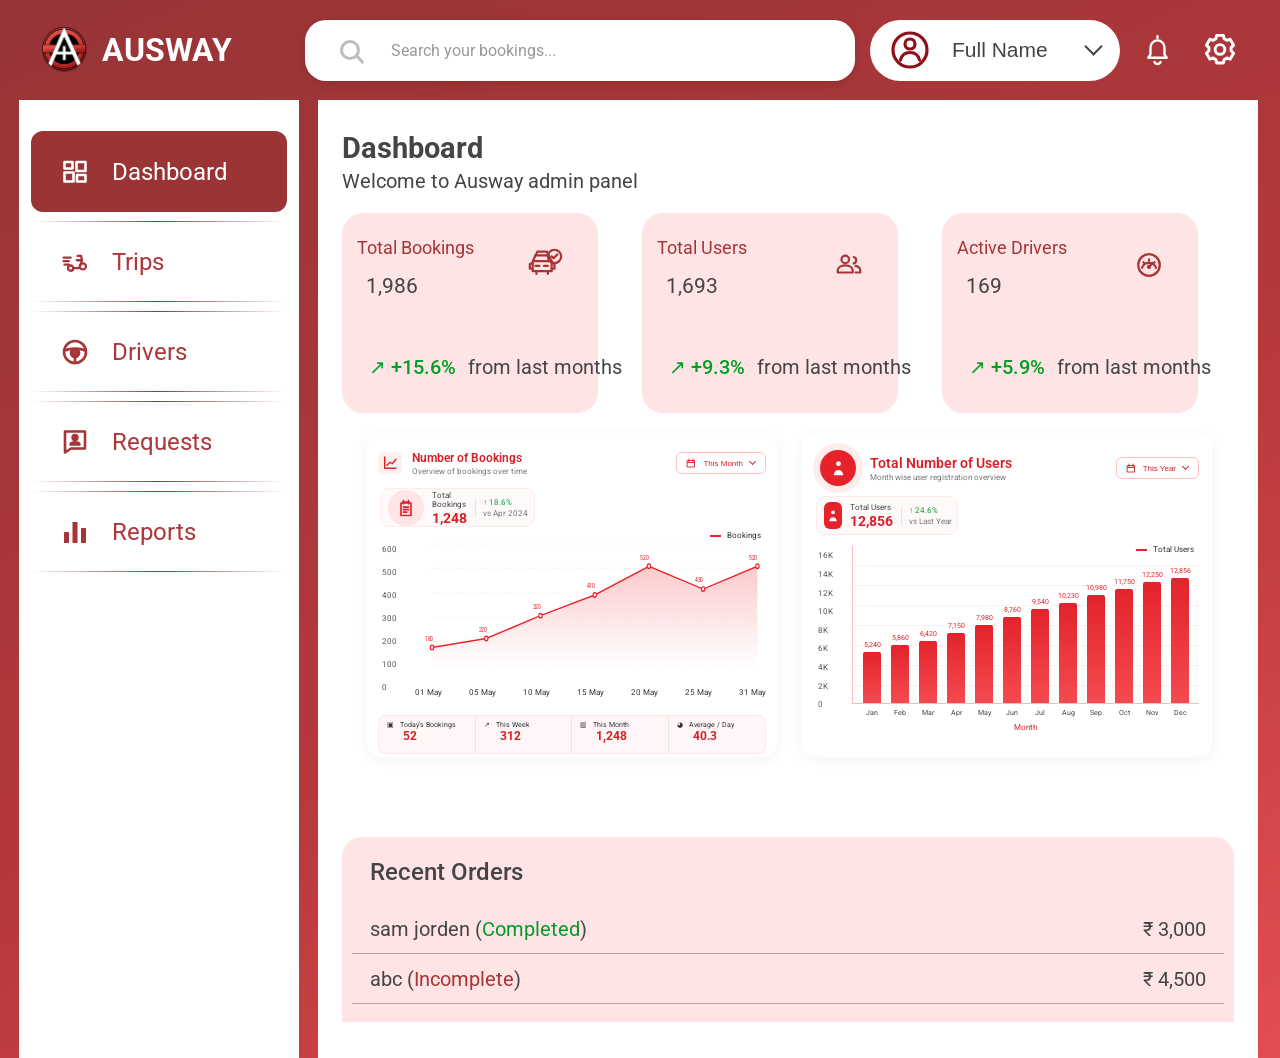
==== dashboard.html @ f1d81977 "Add files via upload" ====
<!DOCTYPE html>
<html lang="en">
<head>
  <meta charset="UTF-8">
  <meta name="viewport" content="width=device-width, initial-scale=1.0">
  <title>Ausway - Dashboard</title>
  <link rel="icon" href="assets/img/logo.png">
  <link rel="preconnect" href="https://fonts.googleapis.com"><link rel="preconnect" href="https://fonts.gstatic.com" crossorigin>
  <link href="https://fonts.googleapis.com/css2?family=Roboto:wght@400;500;700&display=swap" rel="stylesheet">
  <link rel="stylesheet" href="assets/css/common.css">
  <link rel="stylesheet" href="assets/css/dashboard.css">
</head>
<body>
  <header class="topbar">
    <a class="brand" href="dashboard.html" aria-label="Ausway home"><img src="assets/img/logo.png" alt=""> <span>AUSWAY</span></a>
    <label class="search"><span class="search-icon"></span><input type="search" placeholder="Search your bookings..."></label>
    <button class="profile" id="profile-toggle" aria-haspopup="dialog" aria-expanded="false"><svg class="profile-user" viewBox="0 0 40 40" aria-hidden="true"><circle cx="20" cy="20" r="17"/><circle cx="20" cy="14" r="5"/><path d="M10.5 30c1.2-5 4.3-7.5 9.5-7.5s8.3 2.5 9.5 7.5"/></svg><span id="profile-display-name">Full Name</span><span class="chevron"></span></button>
    <button class="top-icon" aria-label="Notifications"><svg viewBox="0 0 32 32" aria-hidden="true"><path d="M25 23H7l2.2-3.1V13a6.8 6.8 0 0 1 13.6 0v6.9zM13 27a3.2 3.2 0 0 0 6 0"/><path d="M16 4V2"/></svg></button>
    <button class="top-icon gear" aria-label="Settings"><svg viewBox="0 0 32 32" aria-hidden="true"><path d="m13 3-.7 3.1a10.5 10.5 0 0 0-2.4 1.4L7 6.4l-3.1 5.3 2.3 2.2a10 10 0 0 0 0 2.8l-2.3 2.2L7 24.2l2.9-1.1a10.5 10.5 0 0 0 2.4 1.4L13 27.5h6l.7-3a10.5 10.5 0 0 0 2.4-1.4l2.9 1.1 3.1-5.3-2.3-2.2a10 10 0 0 0 0-2.8l2.3-2.2-3.1-5.3-2.9 1.1a10.5 10.5 0 0 0-2.4-1.4L19 3z"/><circle cx="16" cy="15.5" r="4.3"/></svg></button>
  </header>
  <div class="layout">
    <aside class="sidebar">
      <nav>
        <a class="nav-item active" href="dashboard.html" aria-current="page"><svg class="nav-icon" viewBox="0 0 28 28" aria-hidden="true"><rect x="3.5" y="4" width="8" height="6.5"/><rect x="15.5" y="4" width="9" height="9"/><rect x="3.5" y="14.5" width="9" height="9"/><rect x="16" y="17" width="8.5" height="6.5"/></svg>Dashboard</a>
        <a class="nav-item" href="trips.html"><svg class="nav-icon trip-icon" viewBox="0 0 32 32" aria-hidden="true"><path d="M3 11h8M3 15h6M4 19h5"/><circle cx="11" cy="23" r="3"/><circle cx="25" cy="21" r="3.5"/><path d="M14 23h7l3-9h-6M19 9h4l1 5"/></svg>Trips</a>
        <a class="nav-item" href="drivers.html"><svg class="nav-icon" viewBox="0 0 28 28" aria-hidden="true"><circle cx="14" cy="14" r="11"/><circle cx="14" cy="15" r="4" fill="currentColor"/><path d="M3.5 12.5c6-2.5 15-2.5 21 0M14 19v6"/></svg>Drivers</a>
        <a class="nav-item" href="#"><svg class="nav-icon request-icon" viewBox="0 0 28 28" aria-hidden="true"><path d="M4 3.5h20v17H10l-6 4z"/><circle cx="14" cy="9.5" r="2.4" fill="currentColor"/><path d="M9.5 16.5c.8-3 8.2-3 9 0z" fill="currentColor"/></svg>Requests</a>
        <a class="nav-item" href="#"><svg class="nav-icon report-icon" viewBox="0 0 28 28" aria-hidden="true"><rect x="3" y="14" width="5" height="11" rx=".6"/><rect x="11.5" y="4" width="5" height="21" rx=".6"/><rect x="20" y="10" width="5" height="15" rx=".6"/></svg>Reports</a>
      </nav>
    </aside>
    <main class="main-panel">
      <section class="welcome"><h1>Dashboard</h1><p>Welcome to Ausway admin panel</p></section>
      <section class="stats" aria-label="Dashboard summary">
        <article class="stat-card" data-href="trips.html" title="Open Trips"><div><span class="stat-label">Total Bookings</span><strong>1,986</strong></div><svg class="stat-icon booking-stat-icon" viewBox="0 0 40 40" aria-hidden="true"><path d="M7 17.5 10 11h14l3 6.5v10H7z"/><path d="M10 11l2-4h10l2 4M8 17h19M10 22h4m5 0h4M7 25H4v-5l3-1m20 6h3v-5l-3-2M11 27.5v3m12-3v3"/><circle cx="30" cy="12" r="7"/><path d="m27 12 2 2 4-4"/></svg><p><b>↗ +15.6%</b><span>from last months</span></p></article>
        <article class="stat-card"><div><span class="stat-label">Total Users</span><strong>1,693</strong></div><svg class="stat-icon users-stat-icon" viewBox="0 0 32 32" aria-hidden="true"><circle cx="12" cy="10" r="4"/><path d="M4 24v-2.2c0-3.2 3.4-5.3 8-5.3s8 2.1 8 5.3V24zM21 7.5a3.5 3.5 0 0 1 0 6.8M23 17c3.2.8 5 2.4 5 4.8V24h-5"/></svg><p><b>↗ +9.3%</b><span>from last months</span></p></article>
        <article class="stat-card" data-href="drivers.html" title="Open Drivers"><div><span class="stat-label">Active Drivers</span><strong>169</strong></div><svg class="stat-icon drivers-stat-icon" viewBox="0 0 32 32" aria-hidden="true"><circle cx="16" cy="16" r="11.5"/><path d="M8.5 19a8 8 0 0 1 15 0M10 13l1.1 1.2M16 10v1.7M22 13l-1.1 1.2M16 18l4.2-4.3"/><circle cx="16" cy="18" r="1.1"/></svg><p><b>↗ +5.9%</b><span>from last months</span></p></article>
      </section>
      <section class="charts">
        <article class="chart-card booking-chart">
          <div class="chart-head"><div class="chart-title"><span class="mini-icon"><svg viewBox="0 0 24 24" aria-hidden="true"><path d="M5 4v15h15M8 15l4-4 3 2 5-6"/></svg></span><div><h2>Number of Bookings</h2><small>Overview of bookings over time</small></div></div><button class="select"><svg class="calendar-select-icon" viewBox="0 0 24 24" aria-hidden="true"><path d="M5 7h14v13H5zM8 4v5m8-5v5M5 11h14"/></svg><span>This Month</span><i class="select-chevron"></i></button></div>
          <div class="chart-highlight"><span class="round-icon"><svg viewBox="0 0 24 24" aria-hidden="true"><path d="M8 5h8M9 3v4m6-4v4M6 6h12v15H6zM9 11h6m-6 3h6m-6 3h4"/></svg></span><div><small>Total Bookings</small><strong>1,248</strong></div><em>↑ 18.6%<small>vs Apr 2024</small></em></div>
          <div class="line-plot">
            <div class="legend"> <i></i> Bookings</div>
            <div class="y-labels"><span>600</span><span>500</span><span>400</span><span>300</span><span>200</span><span>100</span><span>0</span></div>
            <svg viewBox="0 0 620 210" preserveAspectRatio="none" role="img" aria-label="Bookings increased through May">
              <defs><linearGradient id="area" x1="0" x2="0" y1="0" y2="1"><stop offset="0" stop-color="#f4434b" stop-opacity=".28"/><stop offset="1" stop-color="#f4434b" stop-opacity="0"/></linearGradient></defs>
              <g class="gridlines"><path d="M35 15H610M35 48H610M35 81H610M35 114H610M35 147H610M35 180H610"/></g>
              <path class="area" d="M35 155 L130 143 L225 112 L320 84 L415 45 L510 76 L605 45 L605 180 L35 180Z"/>
              <path class="line" d="M35 155 L130 143 L225 112 L320 84 L415 45 L510 76 L605 45"/>
              <g class="dots"><circle cx="35" cy="155" r="3"/><circle cx="130" cy="143" r="3"/><circle cx="225" cy="112" r="3"/><circle cx="320" cy="84" r="3"/><circle cx="415" cy="45" r="3"/><circle cx="510" cy="76" r="3"/><circle cx="605" cy="45" r="3"/></g>
              <g class="point-labels"><text x="30" y="146">180</text><text x="124" y="134">220</text><text x="218" y="103">320</text><text x="313" y="75">410</text><text x="407" y="36">520</text><text x="503" y="67">430</text><text x="597" y="36">520</text></g>
            </svg>
            <div class="x-labels"><span>01 May</span><span>05 May</span><span>10 May</span><span>15 May</span><span>20 May</span><span>25 May</span><span>31 May</span></div>
          </div>
          <div class="chart-footer"><div><small>▣ &nbsp; Today's Bookings</small><b>52</b></div><div><small>↗ &nbsp; This Week</small><b>312</b></div><div><small>▥ &nbsp; This Month</small><b>1,248</b></div><div><small>◕ &nbsp; Average / Day</small><b>40.3</b></div></div>
        </article>
        <article class="chart-card users-chart">
          <div class="chart-head"><div class="chart-title"><span class="user-bubble"><svg viewBox="0 0 24 24" aria-hidden="true"><circle cx="12" cy="7" r="2.5"/><path d="M7 19c.4-3.5 2.1-5.5 5-5.5s4.6 2 5 5.5z"/></svg></span><div><h2>Total Number of Users</h2><small>Month wise user registration overview</small></div></div><button class="select"><svg class="calendar-select-icon" viewBox="0 0 24 24" aria-hidden="true"><path d="M5 7h14v13H5zM8 4v5m8-5v5M5 11h14"/></svg><span>This Year</span><i class="select-chevron"></i></button></div>
          <div class="chart-highlight"><span class="round-icon solid"><svg viewBox="0 0 24 24" aria-hidden="true"><circle cx="12" cy="7" r="2.5"/><path d="M7 19c.4-3.5 2.1-5.5 5-5.5s4.6 2 5 5.5z"/></svg></span><div><small>Total Users</small><strong>12,856</strong></div><em>↑ 24.6%<small>vs Last Year</small></em></div>
          <div class="bar-plot">
            <div class="legend"><i></i> Total Users</div>
            <div class="y-labels"><span>16K</span><span>14K</span><span>12K</span><span>10K</span><span>8K</span><span>6K</span><span>4K</span><span>2K</span><span>0</span></div>
            <div class="bars">
              <div style="--bar-height:33%"><b>5,240</b><i></i><small>Jan</small></div><div style="--bar-height:37%"><b>5,860</b><i></i><small>Feb</small></div><div style="--bar-height:40%"><b>6,420</b><i></i><small>Mar</small></div><div style="--bar-height:45%"><b>7,150</b><i></i><small>Apr</small></div><div style="--bar-height:50%"><b>7,980</b><i></i><small>May</small></div><div style="--bar-height:55%"><b>8,760</b><i></i><small>Jun</small></div><div style="--bar-height:60%"><b>9,540</b><i></i><small>Jul</small></div><div style="--bar-height:64%"><b>10,230</b><i></i><small>Aug</small></div><div style="--bar-height:69%"><b>10,980</b><i></i><small>Sep</small></div><div style="--bar-height:73%"><b>11,750</b><i></i><small>Oct</small></div><div style="--bar-height:77%"><b>12,250</b><i></i><small>Nov</small></div><div style="--bar-height:80%"><b>12,856</b><i></i><small>Dec</small></div>
            </div><div class="axis-title">Month</div>
          </div>
        </article>
      </section>
      <section class="recent"><h2>Recent Orders</h2><div class="order"><span>sam jorden (<b class="complete">Completed</b>)</span><strong>₹ 3,000</strong></div><div class="order"><span>abc (<b class="incomplete">Incomplete</b>)</span><strong>₹ 4,500</strong></div></section>
    </main>
  </div>
  <script src="assets/js/common.js"></script>
</body>
</html>
---- assets/css/common.css ----
/* Shared by every page: background, header, sidebar, profile panel, tables, modals */
:root{--red:#a33335;--red-dark:#8f2427;--pink:#ffe4e5;--line:#f6d9da;--ink:#454545;--muted:#888}
*{box-sizing:border-box}
body{margin:0;background:linear-gradient(155deg,#963437 0%,#b5383b 55%,#e34d51 100%);font-family:Roboto,Arial,sans-serif;color:var(--ink);min-height:100vh}
.topbar{height:100px;display:flex;align-items:center;padding:0 38px;gap:15px;color:white}
.brand{font-size:32px;font-weight:700;margin-right:auto;white-space:nowrap}
.search{width:min(43vw,600px);height:61px;background:#fff;border-radius:21px;display:flex;align-items:center;padding:0 35px;gap:29px;box-shadow:0 3px 8px #5c171733}
.search input{border:0;outline:0;font:16px Roboto,Arial;color:#555;width:100%;background:transparent}
.search input::placeholder{color:#999}
.search-icon{width:20px;height:20px;border:3px solid #bdbdbd;border-radius:50%;position:relative;flex:none}
.search-icon:after{content:"";position:absolute;width:10px;height:3px;background:#bdbdbd;right:-8px;bottom:-4px;transform:rotate(48deg);border-radius:2px}
.profile{border:0;background:#fff;color:#444;height:61px;border-radius:32px;display:flex;align-items:center;gap:22px;padding:0 20px;font-size:21px;min-width:250px}
.user-icon{width:39px;height:39px;border:4px solid var(--red-dark);border-radius:50%;color:var(--red-dark);font-size:11px;position:relative;display:grid;place-items:center}
.user-icon:before{content:"";position:absolute;width:8px;height:8px;border:2px solid var(--red-dark);border-radius:50%;top:4px}
.user-icon:after{content:"";position:absolute;bottom:3px;width:18px;height:9px;border:2px solid var(--red-dark);border-radius:12px 12px 8px 8px}
.chevron{width:13px;height:13px;border-right:2px solid;border-bottom:2px solid;transform:rotate(45deg);margin-left:auto;margin-top:-7px}
.top-icon{border:0;color:#fff;background:none;width:45px;height:52px;display:grid;place-items:center;font-size:35px;padding:0;flex:none}
.top-icon svg{width:33px;fill:none;stroke:white;stroke-width:2;stroke-linecap:round;stroke-linejoin:round}
.gear{font-size:39px;margin-left:2px}
.layout{display:grid;grid-template-columns:280px minmax(0,1fr);gap:19px;padding:0 22px 0 19px}
.sidebar,.main-panel{background:#fff;min-height:calc(100vh - 100px)}
.sidebar{padding:31px 12px;border-radius:0 0 0 0}
.sidebar nav{display:flex;flex-direction:column;gap:9px}
.nav-item{height:81px;position:relative;display:flex;align-items:center;gap:23px;padding:0 30px;color:#ad3739;text-decoration:none;border:0;border-radius:0;font-size:24px;background:transparent;box-shadow:none}
.nav-item:before,.nav-item:after{content:"";position:absolute;left:0;right:0;height:1px;pointer-events:none;background:linear-gradient(90deg,rgba(153,53,53,0) 0%,rgba(153,53,53,.24) 12%,#993535 50%,rgba(153,53,53,.24) 88%,rgba(153,53,53,0) 100%)}
.nav-item:before{top:0}
.nav-item:after{bottom:0}
.nav-item:hover,.nav-item.active{background:linear-gradient(90deg,transparent 0%,#fffafa 8%,#fffafa 92%,transparent 100%)}
.nav-icon{width:28px;height:28px;flex:0 0 28px;fill:none;stroke:#a73537;stroke-width:2.2;stroke-linecap:round;stroke-linejoin:round;display:block}
.nav-icon.trip-icon{width:32px;flex-basis:32px;margin-left:-2px;margin-right:-2px}
.nav-icon.request-icon{stroke-width:2.1}
.nav-icon.report-icon{stroke:none;fill:#a73537}
.grid-icon{font-size:31px}
.steering{font-size:33px}
.bars-icon{font-size:26px}
.main-panel{padding:32px 24px 36px;border-radius:0;overflow:hidden}
.welcome h1{font-size:29px;line-height:1.15;margin:0 0 4px;font-weight:700}
.welcome p{font-size:20px;margin:0}
@media(max-width:1150px){.layout{grid-template-columns:230px minmax(0,1fr)}.nav-item{font-size:21px;padding:0 20px}.topbar{padding:0 24px}.profile{min-width:205px;gap:15px}}
@media(max-width:850px){.topbar{height:auto;min-height:92px;flex-wrap:wrap;padding:15px 18px;gap:12px}.brand{font-size:25px}.search{order:5;width:100%;height:52px}.profile{margin-left:auto;min-width:170px;height:52px;font-size:17px}.top-icon{width:35px}.layout{display:block;padding:0 12px}.sidebar{min-height:0;padding:10px;border-radius:12px 12px 0 0}.sidebar nav{flex-direction:row;overflow:auto;gap:5px}.nav-item{height:55px;min-width:max-content;padding:0 15px;font-size:16px;gap:8px;border:0}.nav-icon{width:24px;height:24px;flex-basis:24px}.nav-icon.trip-icon{width:26px;flex-basis:26px}.main-panel{min-height:calc(100vh - 170px);padding:24px 17px;border-radius:0 0 12px 12px}.welcome h1{font-size:26px}}
@media(max-width:520px){.topbar{padding:13px}.brand{font-size:22px}.profile{min-width:0;padding:0 12px;gap:10px;font-size:15px}.user-icon{width:32px;height:32px}.top-icon{width:28px}.gear{font-size:30px}.layout{padding:0 8px}.main-panel{padding:20px 12px}.welcome p{font-size:17px}}
.profile-user{width:40px;height:40px;flex:0 0 40px;fill:none;stroke:#8f1117;stroke-width:3.2;stroke-linecap:round;stroke-linejoin:round}
.top-icon svg{fill:none;stroke:white;stroke-width:2.25;stroke-linecap:round;stroke-linejoin:round}
.top-icon.gear svg{width:36px;height:36px;stroke-width:2.6}
.profile-backdrop{position:fixed;inset:0;background:#321c1c22;z-index:20}
.profile-backdrop[hidden],.profile-editor[hidden]{display:none}
.profile-editor{position:fixed;z-index:21;top:18px;right:18px;width:278px;max-height:calc(100vh - 36px);overflow:auto;background:#ffe4e5;border:1px solid #e6d2d2;border-radius:2px;padding:21px 11px 15px;box-shadow:0 2px 5px #0003;color:#454545}
.profile-editor h2{margin:0 0 10px;text-align:center;font-size:23px;letter-spacing:4px;font-weight:500;color:#a34849}
.photo-button{display:block;width:82px;height:82px;margin:0 auto 6px;background:none;border:0;padding:0;cursor:pointer}
.photo-button svg{width:82px;height:82px;fill:none;stroke:#900d12;stroke-width:5;stroke-linecap:round;stroke-linejoin:round}
.photo-label{display:block;text-align:center;color:#8f171b;font-size:11px;margin:4px 0 17px;cursor:pointer}
.profile-fields{background:#fff;border-radius:10px;padding:10px 11px 12px;box-shadow:0 2px 3px #0004}
.profile-fields label{display:block;font-size:12px;margin:0 0 7px;color:#454545}
.profile-fields label:last-child{margin-bottom:0}
.profile-fields input,.profile-fields select{display:block;width:100%;height:28px;border:0;border-radius:9px;background:#ffe4e5;padding:0 10px;margin-top:3px;color:#555;font:11px Roboto,Arial,sans-serif;outline:none}
.profile-fields input:focus,.profile-fields select:focus{box-shadow:0 0 0 2px #b64a4d55}
.profile-fields input::placeholder{color:#666}
.save-profile{display:block;width:100%;height:32px;border:0;border-radius:8px;margin-top:23px;background:#973537;color:#fff;font:600 14px Roboto,Arial,sans-serif;cursor:pointer}
.save-profile:hover{background:#85292c}
@media(max-width:420px){.profile-editor{top:8px;right:8px;width:min(278px,calc(100vw - 16px));max-height:calc(100vh - 16px)}}
.brand{display:flex;align-items:center;gap:12px}
.brand img{display:block;width:52px;height:52px;object-fit:contain;flex:none}
@media(max-width:850px){.brand img{width:42px;height:42px}}
@media(max-width:520px){.brand img{width:36px;height:36px}}
.nav-icon,.nav-icon.request-icon{stroke-width:2.6}
.nav-item.active{background:#9b3434;color:#fff;border-radius:12px}
.nav-item.active:before,.nav-item.active:after{display:none}
.nav-item.active .nav-icon{stroke:#fff}
.nav-item.active .nav-icon.report-icon{stroke:none;fill:#fff}
a.brand{color:inherit;text-decoration:none}
[data-href]{cursor:pointer}
.welcome .crumb{color:var(--red)}.crumb a{color:var(--red);text-decoration:none}.crumb a:hover{text-decoration:underline}.crumb b{font-weight:400;color:var(--ink)}
.filters{margin:28px 0 24px;background:var(--pink);border-radius:21px;padding:15px 24px;display:flex;flex-wrap:wrap;gap:20px;align-items:center}
.filters .search{flex:1;min-width:240px;width:auto;height:50px;border-radius:14px;padding:0 24px;gap:20px;box-shadow:0 2px 4px #0003}
.filters select{height:50px;min-width:180px;border:0;border-radius:14px;background:#fff;color:#444;font:20px Roboto,Arial,sans-serif;padding:0 18px;cursor:pointer;outline:0}
.table-card{background:var(--pink);border-radius:21px;padding:8px 25px 20px;overflow-x:auto}
table{width:100%;min-width:720px;border-collapse:collapse}
th{text-align:left;font-weight:500;font-size:20px;padding:18px 12px;border-bottom:1px solid #b9a4a4}
td{height:68px;padding:0 12px;border-bottom:1px solid #b9a4a4;font-size:17px;white-space:nowrap}
tr:last-child td{border-bottom:0}
th.c{text-align:center}td.empty{text-align:center;color:var(--muted)}
.who{display:flex;align-items:center;gap:10px}
.uic{width:30px;height:30px;flex:none;fill:none;stroke:#8f1117;stroke-width:3.2;stroke-linecap:round;stroke-linejoin:round}
.act{display:flex;align-items:center;justify-content:center;gap:22px}
.icon-btn{border:0;background:none;padding:4px;cursor:pointer;display:grid;place-items:center;color:#222}
.icon-btn svg{width:23px;height:23px;fill:none;stroke:currentColor;stroke-width:2.2;stroke-linecap:round;stroke-linejoin:round}
.s-requested{color:#1565ff}.s-assigned{color:#9a1cff}.s-arrived{color:#ff4d00}.s-enroute{color:#c9a200}
.s-reached{color:#0fa80f}.s-completed,.s-active{color:#009b29}.s-inactive{color:#c0281c}
.pager{display:flex;justify-content:flex-end;align-items:center;gap:14px;margin:28px 20px 0 0;font-size:22px}
.pager button{border:0;background:none;font:inherit;color:var(--ink);cursor:pointer;padding:2px 4px}
.pager .on{color:var(--red);font-weight:700}
.menu{position:absolute;display:none;background:#fff;border-radius:12px;box-shadow:0 6px 20px #0004;padding:6px;z-index:40;min-width:170px}
.menu button{display:block;width:100%;text-align:left;border:0;background:none;padding:10px 14px;font:16px Roboto,Arial,sans-serif;color:#333;border-radius:8px;cursor:pointer}
.menu button:hover{background:var(--pink)}.menu .del{color:#c0281c}
.modal-backdrop{position:fixed;inset:0;background:#321c1c55;z-index:30;display:none;padding:16px;overflow:auto}
.modal-backdrop.on{display:block}
.modal{max-width:481px;margin:40px auto;background:#fff;padding:20px;border-radius:4px;box-shadow:0 4px 8px #0006}
.modal-inner{background:var(--pink);border-radius:12px;padding:18px 14px;position:relative}
.modal h2{font-size:20px;font-weight:500;margin:0 0 14px 2px}
.close{position:absolute;top:8px;right:12px;border:0;background:none;color:#c0272d;font-size:30px;line-height:1;cursor:pointer}
.info{display:grid;grid-template-columns:1fr 1fr;gap:14px;font-size:16px;margin:0 0 18px}
.info .wide{grid-column:1/-1}.info dt{margin-bottom:4px}
:where(.info dd){margin:0;color:var(--red)}
.docs-title{font-size:16px;margin:0 0 12px}
.doc{background:#fff;border-radius:10px;height:60px;margin-bottom:14px;display:flex;align-items:center;gap:16px;padding:0 22px}
.doc:last-child{margin-bottom:0}
.doc .label{flex:1;display:flex;align-items:center;gap:14px;font-size:17px}
.doc svg{width:24px;height:24px;fill:none;stroke:#a73537;stroke-width:2;stroke-linecap:round;stroke-linejoin:round}
.doc .ok{color:#009b29;font-size:14px}.doc a{color:#333;text-decoration:none}.doc a:hover{text-decoration:underline}
@media(max-width:850px){.filters{padding:12px}.filters select{flex:1;min-width:140px;font-size:16px}.table-card{padding:8px 12px 16px}}
---- assets/css/dashboard.css ----
/* Dashboard-only: stat cards, charts, recent orders */
.stats{display:grid;grid-template-columns:repeat(3,minmax(0,1fr));gap:44px;margin:20px 36px 20px 0}
.stat-card{height:200px;background:var(--pink);border-radius:21px;padding:24px 15px;position:relative;display:flex;flex-direction:column}
.stat-card .stat-label{display:block;color:#a73537;font-size:18px;margin-bottom:16px}
.stat-card strong{font-weight:400;font-size:21px;margin-left:9px}
.stat-icon{position:absolute;right:40px;top:39px;font-size:29px;color:#a73537;font-weight:700}
.stat-icon.people{font-size:34px;top:44px}
.stat-card p{margin:auto 0 10px 12px;display:flex;align-items:center;gap:12px;white-space:nowrap;font-size:20px}
.stat-card p b{color:#00a025;font-weight:500}
.charts{display:grid;grid-template-columns:1fr 1fr;gap:25px;margin:0 22px 0 25px}
.chart-card{height:324px;border-radius:13px;background:#fff;box-shadow:0 2px 14px #0000000d;padding:14px 11px 9px;min-width:0}
.chart-head{height:32px;display:flex;align-items:center;justify-content:space-between}
.chart-title{display:flex;align-items:center;gap:10px;min-width:0}
.chart-title h2{font-size:12px;color:#d62028;margin:0 0 2px;font-weight:600;white-space:nowrap}
.chart-title small{font-size:8px;color:#777;display:block}
.mini-icon{width:24px;height:22px;background:#fff0f0;color:#df272f;border-radius:5px;display:grid;place-items:center;font-size:18px}
.select{height:22px;background:#fff;border:1px solid #ffbfc1;border-radius:6px;color:#d72028;font-size:8px;padding:0 8px;white-space:nowrap}
.chart-highlight{height:39px;width:155px;background:#fffafa;border:1px solid #ffebeb;border-radius:9px;display:flex;align-items:center;gap:8px;margin:9px 0 0 2px;padding:4px 7px}
.round-icon{height:27px;width:27px;border-radius:50%;background:#ffe5e5;color:#dd242d;display:grid;place-items:center;font-size:15px}
.chart-highlight div{display:flex;flex-direction:column;gap:2px}
.chart-highlight small{font-size:8px}
.chart-highlight strong{color:#d82028;font-size:14px;line-height:14px}
.chart-highlight em{border-left:1px solid #f5dede;padding-left:7px;color:#12a039;font-style:normal;font-size:8px;white-space:nowrap}
.chart-highlight em small{display:block;color:#777;margin-top:2px}
.line-plot,.bar-plot{height:182px;position:relative;margin:6px 0 0 4px;padding:0 0 20px 30px}
.line-plot svg{display:block;width:100%;height:155px;overflow:visible}
.gridlines path{stroke:#f4dede;stroke-width:1;stroke-dasharray:2 4}
.area{fill:url(#area)}
.line{fill:none;stroke:#ed232b;stroke-width:2}
.dots circle{fill:#fff;stroke:#ed232b;stroke-width:2}
.point-labels text{font-size:9px;fill:#e32129;text-anchor:middle;font-family:Roboto,Arial}
.y-labels{position:absolute;left:0;top:12px;height:147px;display:flex;flex-direction:column;justify-content:space-between;font-size:8px;color:#555}
.legend{position:absolute;right:5px;top:-2px;font-size:8px;color:#333;z-index:1}
.legend i{display:inline-block;width:11px;height:2px;background:#ed232b;vertical-align:middle;margin-right:4px}
.x-labels{display:flex;justify-content:space-between;margin:0 0 0 3px;font-size:8px;color:#333}
.chart-footer{height:39px;background:#fff7f7;border:1px solid #ffe5e5;border-radius:8px;display:grid;grid-template-columns:repeat(4,1fr);margin:0 0 0 0}
.chart-footer div{padding:5px 8px;display:flex;flex-direction:column;border-right:1px solid #f3e1e1}
.chart-footer div:last-child{border:0}
.chart-footer small{font-size:7px;color:#333;white-space:nowrap}
.chart-footer b{font-size:12px;color:#d91e26;margin-left:16px}
.users-chart{padding-left:12px;padding-right:13px}
.users-chart .chart-head{height:42px}
.user-bubble{height:36px;width:36px;border-radius:50%;display:grid;place-items:center;background:#e6212a;color:#fff;box-shadow:0 0 0 7px #ffeded;font-size:19px;margin:0 4px 0 6px}
.users-chart .chart-title h2{font-size:14px}
.users-chart .chart-title small{font-size:8px}
.users-chart .chart-highlight{margin-top:7px;width:142px}
.round-icon.solid{background:#e5222b;border-radius:6px;color:#fff}
.bar-plot{height:210px;margin-top:11px;padding-left:34px;padding-bottom:22px}
.bar-plot .y-labels{top:5px;height:158px}
.bar-plot .legend{top:-1px}
.bars{height:158px;border-left:1px solid #ffbabc;border-bottom:1px solid #ffbabc;display:flex;align-items:flex-end;justify-content:space-around;padding:0 5px;position:relative;background:repeating-linear-gradient(to bottom,transparent 0,transparent 19px,#f7e1e1 20px)}
.bars>div{height:100%;flex:1;display:flex;flex-direction:column;align-items:center;justify-content:flex-end;position:relative;min-width:0}
.bars i{display:block;width:min(62%,19px);background:linear-gradient(180deg,#e3232b,#f54a50);border-radius:2px 2px 0 0;z-index:1}
.bars b{font-size:7px;color:#e32129;font-weight:400;position:absolute;bottom:calc(var(--bar-height,0) + 4px);transform:translateY(-100%);white-space:nowrap}
.bars>div:nth-child(1) b{bottom:38%}
.bars>div:nth-child(2) b{bottom:42%}
.bars>div:nth-child(3) b{bottom:46%}
.bars>div:nth-child(4) b{bottom:51%}
.bars>div:nth-child(5) b{bottom:57%}
.bars>div:nth-child(6) b{bottom:62%}
.bars>div:nth-child(7) b{bottom:68%}
.bars>div:nth-child(8) b{bottom:73%}
.bars>div:nth-child(9) b{bottom:78%}
.bars>div:nth-child(10) b{bottom:83%}
.bars>div:nth-child(11) b{bottom:87%}
.bars>div:nth-child(12) b{bottom:91%}
.bars small{font-size:7px;position:absolute;bottom:-14px}
.axis-title{text-align:center;color:#e32129;font-size:8px;padding-top:19px}
.recent{margin:80px 0 0;width:100%;background:var(--pink);border-radius:20px 20px 0 0;padding:21px 10px 18px}
.recent h2{font-size:24px;font-weight:500;margin:0 18px 18px}
.order{height:50px;border-bottom:1px solid #b9a4a4;display:flex;justify-content:space-between;align-items:center;padding:0 18px;font-size:20px}
.order strong{font-weight:400;white-space:nowrap}
.order b{font-weight:400}
.complete{color:#009b29}
.incomplete{color:#a73537}
@media(max-width:1150px){.stats{gap:18px;margin-right:0}.stat-card p{font-size:16px;gap:8px}.charts{margin-left:0;margin-right:0;gap:14px}.chart-card{padding-left:8px;padding-right:8px}.recent{margin-top:45px}}
@media(max-width:850px){.stats{grid-template-columns:repeat(3,minmax(170px,1fr));overflow:auto;padding-bottom:4px}.stat-card{height:165px}.stat-icon{right:20px}.charts{grid-template-columns:1fr}.chart-card{height:325px}.recent{width:100%;margin-top:35px}}
@media(max-width:520px){.stats{grid-template-columns:1fr;overflow:visible;margin-top:18px}.stat-card{height:130px}.stat-card p{margin-top:15px}.charts{gap:15px}.chart-card{padding:11px 8px;height:305px}.chart-title h2{font-size:11px}.chart-title small{font-size:7px}.select{font-size:7px;padding:0 5px}.line-plot{height:165px}.line-plot svg{height:137px}.line-plot .y-labels{height:130px}.chart-footer{height:36px}.chart-footer div{padding:4px 3px}.chart-footer small{font-size:6px}.chart-footer b{margin-left:8px}.users-chart{height:312px}.bar-plot{height:195px}.bars{height:145px}.bar-plot .y-labels{height:145px}.bars b{font-size:6px}.recent h2{font-size:21px}.order{font-size:16px;height:45px;padding:0 9px}}
.stat-icon.booking-stat-icon{width:38px;height:38px;right:34px;top:32px;fill:none;stroke:#a73537;stroke-width:2.35;stroke-linecap:round;stroke-linejoin:round}
.stat-icon.users-stat-icon,.stat-icon.drivers-stat-icon{width:30px;height:30px;right:34px;top:37px;fill:none;stroke:#a73537;stroke-width:2.35;stroke-linecap:round;stroke-linejoin:round}
.booking-chart .mini-icon svg{width:18px;height:18px;fill:none;stroke:#df272f;stroke-width:2;stroke-linecap:round;stroke-linejoin:round}
.booking-chart .chart-highlight .round-icon{width:36px;height:36px;flex:0 0 36px}
.booking-chart .chart-highlight .round-icon svg{width:20px;height:20px;fill:none;stroke:#dd242d;stroke-width:2;stroke-linecap:round;stroke-linejoin:round}
.users-chart .user-bubble svg{width:23px;height:23px;fill:currentColor;stroke:none}
.users-chart .round-icon.solid svg{width:18px;height:18px;fill:currentColor;stroke:none}
.select{display:inline-flex;align-items:center;gap:6px}
.calendar-select-icon{width:12px;height:12px;fill:none;stroke:currentColor;stroke-width:1.8;stroke-linecap:round;stroke-linejoin:round;flex:none}
.select-chevron{width:5px;height:5px;border-right:1px solid currentColor;border-bottom:1px solid currentColor;transform:rotate(45deg);margin:-3px 2px 0 1px;flex:none}
.bars>div>i{height:var(--bar-height)!important}
.bars>div>b{bottom:calc(var(--bar-height) + 3px)!important;transform:none!important}
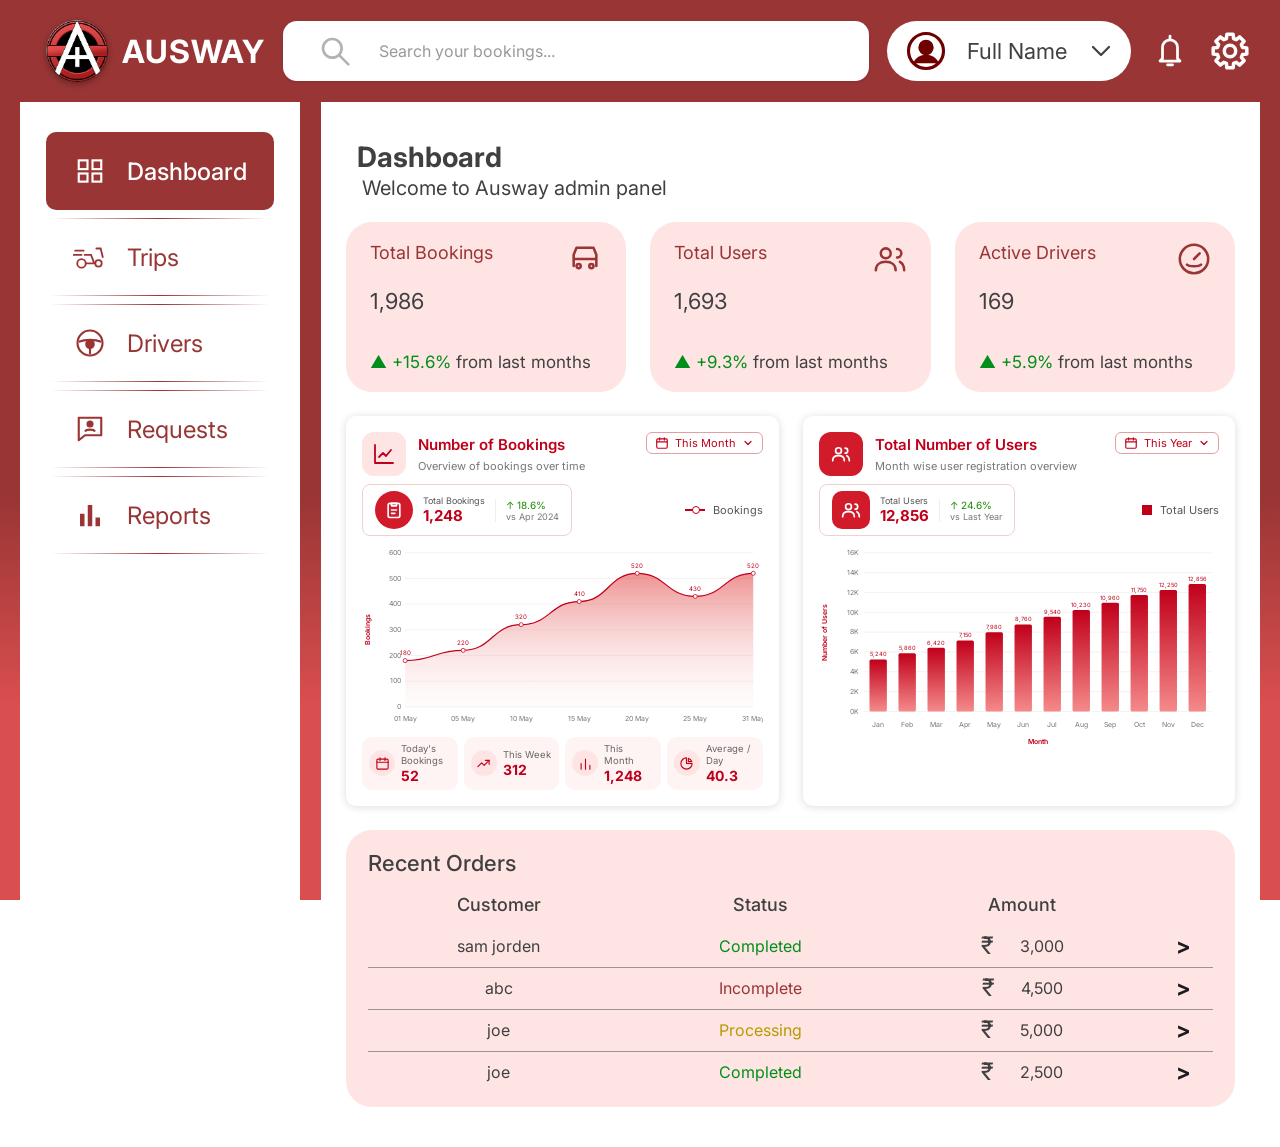
==== commit 8846a0d7: "final" ====
--- a/dashboard.html
+++ b/dashboard.html
@@ -1,74 +1,205 @@
 <!DOCTYPE html>
 <html lang="en">
 <head>
-  <meta charset="UTF-8">
-  <meta name="viewport" content="width=device-width, initial-scale=1.0">
-  <title>Ausway - Dashboard</title>
-  <link rel="icon" href="assets/img/logo.png">
-  <link rel="preconnect" href="https://fonts.googleapis.com"><link rel="preconnect" href="https://fonts.gstatic.com" crossorigin>
-  <link href="https://fonts.googleapis.com/css2?family=Roboto:wght@400;500;700&display=swap" rel="stylesheet">
-  <link rel="stylesheet" href="assets/css/common.css">
-  <link rel="stylesheet" href="assets/css/dashboard.css">
+<meta charset="UTF-8">
+<meta name="viewport" content="width=device-width, initial-scale=1">
+<title>Ausway - Driver Management</title>
+<link href="https://fonts.googleapis.com/css2?family=Inter:wght@400;500;600;700&family=Roboto:wght@400;500;700&display=swap" rel="stylesheet">
+<link rel="stylesheet" href="css/dashboard.css">
 </head>
 <body>
-  <header class="topbar">
-    <a class="brand" href="dashboard.html" aria-label="Ausway home"><img src="assets/img/logo.png" alt=""> <span>AUSWAY</span></a>
-    <label class="search"><span class="search-icon"></span><input type="search" placeholder="Search your bookings..."></label>
-    <button class="profile" id="profile-toggle" aria-haspopup="dialog" aria-expanded="false"><svg class="profile-user" viewBox="0 0 40 40" aria-hidden="true"><circle cx="20" cy="20" r="17"/><circle cx="20" cy="14" r="5"/><path d="M10.5 30c1.2-5 4.3-7.5 9.5-7.5s8.3 2.5 9.5 7.5"/></svg><span id="profile-display-name">Full Name</span><span class="chevron"></span></button>
-    <button class="top-icon" aria-label="Notifications"><svg viewBox="0 0 32 32" aria-hidden="true"><path d="M25 23H7l2.2-3.1V13a6.8 6.8 0 0 1 13.6 0v6.9zM13 27a3.2 3.2 0 0 0 6 0"/><path d="M16 4V2"/></svg></button>
-    <button class="top-icon gear" aria-label="Settings"><svg viewBox="0 0 32 32" aria-hidden="true"><path d="m13 3-.7 3.1a10.5 10.5 0 0 0-2.4 1.4L7 6.4l-3.1 5.3 2.3 2.2a10 10 0 0 0 0 2.8l-2.3 2.2L7 24.2l2.9-1.1a10.5 10.5 0 0 0 2.4 1.4L13 27.5h6l.7-3a10.5 10.5 0 0 0 2.4-1.4l2.9 1.1 3.1-5.3-2.3-2.2a10 10 0 0 0 0-2.8l2.3-2.2-3.1-5.3-2.9 1.1a10.5 10.5 0 0 0-2.4-1.4L19 3z"/><circle cx="16" cy="15.5" r="4.3"/></svg></button>
-  </header>
-  <div class="layout">
-    <aside class="sidebar">
-      <nav>
-        <a class="nav-item active" href="dashboard.html" aria-current="page"><svg class="nav-icon" viewBox="0 0 28 28" aria-hidden="true"><rect x="3.5" y="4" width="8" height="6.5"/><rect x="15.5" y="4" width="9" height="9"/><rect x="3.5" y="14.5" width="9" height="9"/><rect x="16" y="17" width="8.5" height="6.5"/></svg>Dashboard</a>
-        <a class="nav-item" href="trips.html"><svg class="nav-icon trip-icon" viewBox="0 0 32 32" aria-hidden="true"><path d="M3 11h8M3 15h6M4 19h5"/><circle cx="11" cy="23" r="3"/><circle cx="25" cy="21" r="3.5"/><path d="M14 23h7l3-9h-6M19 9h4l1 5"/></svg>Trips</a>
-        <a class="nav-item" href="drivers.html"><svg class="nav-icon" viewBox="0 0 28 28" aria-hidden="true"><circle cx="14" cy="14" r="11"/><circle cx="14" cy="15" r="4" fill="currentColor"/><path d="M3.5 12.5c6-2.5 15-2.5 21 0M14 19v6"/></svg>Drivers</a>
-        <a class="nav-item" href="#"><svg class="nav-icon request-icon" viewBox="0 0 28 28" aria-hidden="true"><path d="M4 3.5h20v17H10l-6 4z"/><circle cx="14" cy="9.5" r="2.4" fill="currentColor"/><path d="M9.5 16.5c.8-3 8.2-3 9 0z" fill="currentColor"/></svg>Requests</a>
-        <a class="nav-item" href="#"><svg class="nav-icon report-icon" viewBox="0 0 28 28" aria-hidden="true"><rect x="3" y="14" width="5" height="11" rx=".6"/><rect x="11.5" y="4" width="5" height="21" rx=".6"/><rect x="20" y="10" width="5" height="15" rx=".6"/></svg>Reports</a>
-      </nav>
-    </aside>
-    <main class="main-panel">
-      <section class="welcome"><h1>Dashboard</h1><p>Welcome to Ausway admin panel</p></section>
-      <section class="stats" aria-label="Dashboard summary">
-        <article class="stat-card" data-href="trips.html" title="Open Trips"><div><span class="stat-label">Total Bookings</span><strong>1,986</strong></div><svg class="stat-icon booking-stat-icon" viewBox="0 0 40 40" aria-hidden="true"><path d="M7 17.5 10 11h14l3 6.5v10H7z"/><path d="M10 11l2-4h10l2 4M8 17h19M10 22h4m5 0h4M7 25H4v-5l3-1m20 6h3v-5l-3-2M11 27.5v3m12-3v3"/><circle cx="30" cy="12" r="7"/><path d="m27 12 2 2 4-4"/></svg><p><b>↗ +15.6%</b><span>from last months</span></p></article>
-        <article class="stat-card"><div><span class="stat-label">Total Users</span><strong>1,693</strong></div><svg class="stat-icon users-stat-icon" viewBox="0 0 32 32" aria-hidden="true"><circle cx="12" cy="10" r="4"/><path d="M4 24v-2.2c0-3.2 3.4-5.3 8-5.3s8 2.1 8 5.3V24zM21 7.5a3.5 3.5 0 0 1 0 6.8M23 17c3.2.8 5 2.4 5 4.8V24h-5"/></svg><p><b>↗ +9.3%</b><span>from last months</span></p></article>
-        <article class="stat-card" data-href="drivers.html" title="Open Drivers"><div><span class="stat-label">Active Drivers</span><strong>169</strong></div><svg class="stat-icon drivers-stat-icon" viewBox="0 0 32 32" aria-hidden="true"><circle cx="16" cy="16" r="11.5"/><path d="M8.5 19a8 8 0 0 1 15 0M10 13l1.1 1.2M16 10v1.7M22 13l-1.1 1.2M16 18l4.2-4.3"/><circle cx="16" cy="18" r="1.1"/></svg><p><b>↗ +5.9%</b><span>from last months</span></p></article>
-      </section>
-      <section class="charts">
-        <article class="chart-card booking-chart">
-          <div class="chart-head"><div class="chart-title"><span class="mini-icon"><svg viewBox="0 0 24 24" aria-hidden="true"><path d="M5 4v15h15M8 15l4-4 3 2 5-6"/></svg></span><div><h2>Number of Bookings</h2><small>Overview of bookings over time</small></div></div><button class="select"><svg class="calendar-select-icon" viewBox="0 0 24 24" aria-hidden="true"><path d="M5 7h14v13H5zM8 4v5m8-5v5M5 11h14"/></svg><span>This Month</span><i class="select-chevron"></i></button></div>
-          <div class="chart-highlight"><span class="round-icon"><svg viewBox="0 0 24 24" aria-hidden="true"><path d="M8 5h8M9 3v4m6-4v4M6 6h12v15H6zM9 11h6m-6 3h6m-6 3h4"/></svg></span><div><small>Total Bookings</small><strong>1,248</strong></div><em>↑ 18.6%<small>vs Apr 2024</small></em></div>
-          <div class="line-plot">
-            <div class="legend"> <i></i> Bookings</div>
-            <div class="y-labels"><span>600</span><span>500</span><span>400</span><span>300</span><span>200</span><span>100</span><span>0</span></div>
-            <svg viewBox="0 0 620 210" preserveAspectRatio="none" role="img" aria-label="Bookings increased through May">
-              <defs><linearGradient id="area" x1="0" x2="0" y1="0" y2="1"><stop offset="0" stop-color="#f4434b" stop-opacity=".28"/><stop offset="1" stop-color="#f4434b" stop-opacity="0"/></linearGradient></defs>
-              <g class="gridlines"><path d="M35 15H610M35 48H610M35 81H610M35 114H610M35 147H610M35 180H610"/></g>
-              <path class="area" d="M35 155 L130 143 L225 112 L320 84 L415 45 L510 76 L605 45 L605 180 L35 180Z"/>
-              <path class="line" d="M35 155 L130 143 L225 112 L320 84 L415 45 L510 76 L605 45"/>
-              <g class="dots"><circle cx="35" cy="155" r="3"/><circle cx="130" cy="143" r="3"/><circle cx="225" cy="112" r="3"/><circle cx="320" cy="84" r="3"/><circle cx="415" cy="45" r="3"/><circle cx="510" cy="76" r="3"/><circle cx="605" cy="45" r="3"/></g>
-              <g class="point-labels"><text x="30" y="146">180</text><text x="124" y="134">220</text><text x="218" y="103">320</text><text x="313" y="75">410</text><text x="407" y="36">520</text><text x="503" y="67">430</text><text x="597" y="36">520</text></g>
-            </svg>
-            <div class="x-labels"><span>01 May</span><span>05 May</span><span>10 May</span><span>15 May</span><span>20 May</span><span>25 May</span><span>31 May</span></div>
-          </div>
-          <div class="chart-footer"><div><small>▣ &nbsp; Today's Bookings</small><b>52</b></div><div><small>↗ &nbsp; This Week</small><b>312</b></div><div><small>▥ &nbsp; This Month</small><b>1,248</b></div><div><small>◕ &nbsp; Average / Day</small><b>40.3</b></div></div>
-        </article>
-        <article class="chart-card users-chart">
-          <div class="chart-head"><div class="chart-title"><span class="user-bubble"><svg viewBox="0 0 24 24" aria-hidden="true"><circle cx="12" cy="7" r="2.5"/><path d="M7 19c.4-3.5 2.1-5.5 5-5.5s4.6 2 5 5.5z"/></svg></span><div><h2>Total Number of Users</h2><small>Month wise user registration overview</small></div></div><button class="select"><svg class="calendar-select-icon" viewBox="0 0 24 24" aria-hidden="true"><path d="M5 7h14v13H5zM8 4v5m8-5v5M5 11h14"/></svg><span>This Year</span><i class="select-chevron"></i></button></div>
-          <div class="chart-highlight"><span class="round-icon solid"><svg viewBox="0 0 24 24" aria-hidden="true"><circle cx="12" cy="7" r="2.5"/><path d="M7 19c.4-3.5 2.1-5.5 5-5.5s4.6 2 5 5.5z"/></svg></span><div><small>Total Users</small><strong>12,856</strong></div><em>↑ 24.6%<small>vs Last Year</small></em></div>
-          <div class="bar-plot">
-            <div class="legend"><i></i> Total Users</div>
-            <div class="y-labels"><span>16K</span><span>14K</span><span>12K</span><span>10K</span><span>8K</span><span>6K</span><span>4K</span><span>2K</span><span>0</span></div>
-            <div class="bars">
-              <div style="--bar-height:33%"><b>5,240</b><i></i><small>Jan</small></div><div style="--bar-height:37%"><b>5,860</b><i></i><small>Feb</small></div><div style="--bar-height:40%"><b>6,420</b><i></i><small>Mar</small></div><div style="--bar-height:45%"><b>7,150</b><i></i><small>Apr</small></div><div style="--bar-height:50%"><b>7,980</b><i></i><small>May</small></div><div style="--bar-height:55%"><b>8,760</b><i></i><small>Jun</small></div><div style="--bar-height:60%"><b>9,540</b><i></i><small>Jul</small></div><div style="--bar-height:64%"><b>10,230</b><i></i><small>Aug</small></div><div style="--bar-height:69%"><b>10,980</b><i></i><small>Sep</small></div><div style="--bar-height:73%"><b>11,750</b><i></i><small>Oct</small></div><div style="--bar-height:77%"><b>12,250</b><i></i><small>Nov</small></div><div style="--bar-height:80%"><b>12,856</b><i></i><small>Dec</small></div>
-            </div><div class="axis-title">Month</div>
-          </div>
-        </article>
-      </section>
-      <section class="recent"><h2>Recent Orders</h2><div class="order"><span>sam jorden (<b class="complete">Completed</b>)</span><strong>₹ 3,000</strong></div><div class="order"><span>abc (<b class="incomplete">Incomplete</b>)</span><strong>₹ 4,500</strong></div></section>
-    </main>
-  </div>
-  <script src="assets/js/common.js"></script>
+
+<header class="top">
+ <div class="logo"><img src="[data-uri]" alt="Ausway logo">AUSWAY</div>
+ <div class="s-top"><svg width="30" height="30" viewBox="0 0 24 24" fill="none" stroke="#999" stroke-width="2" stroke-linecap="round"><circle cx="10" cy="10" r="7"/><path d="M15.5 15.5L22 22"/></svg><input placeholder="Search your bookings..."></div>
+ <div class="pill"><svg width="42" height="42" viewBox="0 0 24 24" fill="none" stroke="#8b0000" stroke-width="1.8"><circle cx="12" cy="12" r="10"/><circle cx="12" cy="10" r="3.5" fill="#8b0000"/><path d="M5.5 19c1.5-3 4-4 6.5-4s5 1 6.5 4" fill="#8b0000"/></svg><span>Full Name</span><svg width="24" height="24" viewBox="0 0 24 24" fill="none" stroke="#222" stroke-width="2.2" stroke-linecap="round" stroke-linejoin="round"><path d="M4 8l8 8 8-8"/></svg></div>
+ <div class="ic">
+  <svg width="30" height="36" viewBox="0 0 24 28" fill="none" stroke="#fff" stroke-width="2" stroke-linecap="round" stroke-linejoin="round"><path d="M6 20V11a6 6 0 0112 0v9l2 2H4z"/><path d="M10 25h4"/><path d="M12 2v3"/></svg>
+  <svg width="38" height="38" viewBox="0 0 24 24" fill="none" stroke="#fff" stroke-width="1.8" stroke-linejoin="round"><path d="M9.74,4.12 L10.03,1.38 L13.97,1.38 L14.26,4.12 L15.98,4.83 L18.12,3.10 L20.90,5.88 L19.17,8.02 L19.88,9.74 L22.62,10.03 L22.62,13.97 L19.88,14.26 L19.17,15.98 L20.90,18.12 L18.12,20.90 L15.98,19.17 L14.26,19.88 L13.97,22.62 L10.03,22.62 L9.74,19.88 L8.02,19.17 L5.88,20.90 L3.10,18.12 L4.83,15.98 L4.12,14.26 L1.38,13.97 L1.38,10.03 L4.12,9.74 L4.83,8.02 L3.10,5.88 L5.88,3.10 L8.02,4.83Z"/><circle cx="12" cy="12" r="3.6"/></svg>
+ </div>
+</header>
+
+<div class="wrap">
+ <aside class="side">
+  <a class="nav"><svg viewBox="0 0 24 24" fill="none" stroke="#9b3434" stroke-width="2.4"><rect x="3" y="3.5" width="7" height="7"/><rect x="14" y="3.5" width="7" height="7"/><rect x="3" y="14" width="7" height="6.5"/><rect x="14" y="14" width="7" height="6.5"/></svg>Dashboard</a>
+  <a class="nav"><svg viewBox="0 0 32 28" fill="none" stroke="#9b3434" stroke-linecap="round"><circle cx="8" cy="20" r="4"/><circle cx="24" cy="20" r="3"/><path d="M2 8h8M0 12h8M12 20h8l-3-8h-6M22 6h4l2 8"/></svg>Trips</a>
+  <a class="nav on"><svg viewBox="0 0 24 24" fill="none" stroke="#9b3434"><circle cx="12" cy="12" r="10"/><circle cx="12" cy="13" r="3" fill="#9b3434"/><path d="M3 11c5-2 13-2 18 0M12 16v5"/></svg>Drivers</a>
+  <a class="nav"><svg viewBox="0 0 24 24" fill="none" stroke="#9b3434" stroke-linejoin="round"><path d="M3 3h18v14H8l-5 4z"/><circle cx="12" cy="8" r="2" fill="#9b3434"/><path d="M8 14c1-2 7-2 8 0"/></svg>Requests</a>
+  <a class="nav"><svg class="fl" viewBox="0 0 24 24" fill="#9b3434" stroke="none"><rect x="4" y="11" width="3.6" height="10"/><rect x="10.2" y="4" width="3.6" height="17"/><rect x="16.4" y="14" width="3.6" height="7"/></svg>Reports</a>
+ </aside>
+
+ <main class="main">
+<section class="pg" id="p-drivers">
+  <h1>Driver Management</h1>
+
+  <div class="bar">
+   <div class="f-s"><svg width="30" height="30" viewBox="0 0 24 24" fill="none" stroke="#999" stroke-width="2" stroke-linecap="round"><circle cx="10" cy="10" r="7"/><path d="M15.5 15.5L22 22"/></svg><input id="q" placeholder="Search by name,email or phon..." autocomplete="off"></div>
+   <div class="sel"><select id="rt"><option>All Ratings</option><option>5 Stars</option><option>4+ Stars</option><option>3+ Stars</option></select><svg width="16" height="16" viewBox="0 0 24 24" fill="none" stroke="#333" stroke-width="3" stroke-linecap="round" stroke-linejoin="round"><path d="M5 9l7 7 7-7"/></svg></div>
+   <div class="sel"><select id="st"><option>All Status</option><option>Active</option><option>Inactive</option></select><svg width="16" height="16" viewBox="0 0 24 24" fill="none" stroke="#333" stroke-width="3" stroke-linecap="round" stroke-linejoin="round"><path d="M5 9l7 7 7-7"/></svg></div>
+  </div>
+
+  <div class="tbox">
+   <table>
+    <thead><tr><th>Driver</th><th>Driver ID</th><th>Contact</th><th>Ratings</th><th>App Status</th><th>Status</th><th class="c-ar">Actions</th></tr></thead>
+    <tbody id="tb"></tbody>
+   </table>
+   <div class="empty" id="empty">No drivers found</div>
+  </div>
+
+  <div class="pager"><span>&lt;</span><span>1</span><span>2</span><span>3</span><span>....</span><span>999</span><span>&gt;</span></div>
+ </section>
+</main>
+</div>
+
+<div id="notifApp">
+
+<header class="header">
+  <a class="brand" href="#dashboard">
+    <img src="[data-uri]" width="74" height="74" alt="Ausway logo">
+    <span>AUSWAY</span>
+  </a>
+
+  <div class="s-top"><svg width="30" height="30" viewBox="0 0 24 24" fill="none" stroke="#999" stroke-width="2" stroke-linecap="round"><circle cx="10" cy="10" r="7"/><path d="M15.5 15.5L22 22"/></svg><input placeholder="Search your bookings..."></div>
+
+  <div class="header-right">
+    <button class="user-pill" aria-label="Account menu">
+      <svg width="42" height="42" viewBox="0 0 42 42" fill="none" stroke="#8b1a1a" stroke-width="3">
+        <circle cx="21" cy="21" r="18"/>
+        <circle cx="21" cy="17" r="6" fill="#8b1a1a" stroke="none"/>
+        <path d="M9 32c3-5 7-7 12-7s9 2 12 7" stroke-linecap="round"/>
+      </svg>
+      <span class="name">Full Name</span>
+      <svg width="22" height="14" viewBox="0 0 22 14" fill="none" stroke="#222" stroke-width="2.5" stroke-linecap="round" stroke-linejoin="round"><path d="M3 3l8 8 8-8"/></svg>
+    </button>
+    <button class="settings" aria-label="Settings">
+      <svg width="38" height="38" viewBox="0 0 24 24" fill="none" stroke="#fff" stroke-width="1.7" stroke-linejoin="round">
+        <path d="M19.4 13a7.6 7.6 0 0 0 0-2l2-1.6-2-3.4-2.4 1a7.5 7.5 0 0 0-1.7-1L15 3.4h-4l-.4 2.6a7.5 7.5 0 0 0-1.7 1l-2.4-1-2 3.4 2 1.6a7.6 7.6 0 0 0 0 2l-2 1.6 2 3.4 2.4-1a7.5 7.5 0 0 0 1.7 1l.4 2.6h4l.4-2.6a7.5 7.5 0 0 0 1.7-1l2.4 1 2-3.4z" transform="translate(-.6 0)"/>
+        <circle cx="12" cy="12" r="3"/>
+      </svg>
+    </button>
+  </div>
+</header>
+
+<main class="page">
+  <div class="page-inner">
+    <div class="top-row">
+      <div class="title">
+        <button class="back" id="nBack" aria-label="Go back">
+          <svg width="22" height="28" viewBox="0 0 22 28" fill="none" stroke="#333" stroke-width="3" stroke-linecap="round" stroke-linejoin="round"><path d="M16 4L6 14l10 10"/></svg>
+        </button>
+        <h1>Notifications</h1>
+      </div>
+
+      <div class="search-wrap">
+        <label class="search">
+          <svg width="30" height="30" viewBox="0 0 30 30" fill="none" stroke="#9a9a9a" stroke-width="2.5" stroke-linecap="round"><circle cx="12" cy="12" r="9"/><path d="M19 19l8 8"/></svg>
+          <input id="nq" type="search" placeholder="Search notifications" aria-label="Search notifications">
+        </label>
+      </div>
+    </div>
+
+    <section class="list-area">
+      <div class="ntabs" role="tablist">
+        <button class="ntab active" data-filter="all" role="tab">All</button>
+        <button class="ntab" data-filter="unread" role="tab">Unread</button>
+        <button class="ntab" data-filter="important" role="tab">Important</button>
+      </div>
+
+      <div class="npanel" id="npanel">
+        <article class="item" data-unread="1" data-important="0">
+          <div class="ico">
+            <svg width="32" height="24" viewBox="0 0 32 24" fill="var(--icon)">
+              <circle cx="16" cy="6" r="4"/><path d="M8.5 19c0-4 3-6.5 7.5-6.5s7.5 2.5 7.5 6.5v1h-15z"/>
+              <circle cx="5" cy="9" r="3"/><path d="M0 19c0-3 2-5 5-5 .8 0 1.5.1 2.1.4-1.3 1.3-2.100 3-2.300 4.600H0z"/>
+              <circle cx="27" cy="9" r="3"/><path d="M32 19c0-3-2-5-5-5-.8 0-1.500.1-2.100.4 1.300 1.300 2.100 3 2.300 4.600H32z"/>
+            </svg>
+          </div>
+          <div class="body"><div class="t">New User Update</div><div class="d">A new user Arun is registered on the platform</div></div>
+          <div class="time">43 mins ago</div>
+          <button class="kebab" aria-label="More options"><i></i><i></i><i></i></button>
+        </article>
+
+        <article class="item" data-unread="1" data-important="1">
+          <div class="ico">
+            <svg width="30" height="28" viewBox="0 0 30 28" fill="none" stroke="var(--icon)" stroke-width="2" stroke-linecap="round" stroke-linejoin="round">
+              <path d="M15 2v4M4 6l3 3M26 6l-3 3M1 17h3M26 17h3"/>
+              <path d="M8 23c0-5 2-9 7-9s7 4 7 9z"/><path d="M4 26h22"/>
+            </svg>
+          </div>
+          <div class="body"><div class="t">New Ambulance Request</div><div class="d">A new ambulance request REQ2578 has been rqeuested</div></div>
+          <div class="time">3 hours ago</div>
+          <button class="kebab" aria-label="More options"><i></i><i></i><i></i></button>
+        </article>
+
+        <article class="item" data-unread="0" data-important="0">
+          <div class="ico">
+            <svg width="28" height="28" viewBox="0 0 28 28" fill="none" stroke="var(--icon)" stroke-width="2.4" stroke-linejoin="round">
+              <rect x="3" y="4" width="22" height="20" rx="3"/><rect x="14" y="11" width="11" height="8" rx="2"/><circle cx="18.500" cy="15" r="1" fill="var(--icon)" stroke="none"/>
+            </svg>
+          </div>
+          <div class="body"><div class="t">System Maintenance</div><div class="d">System maintenance on 19 May 2026 from 2:00AM to 4:00AM</div></div>
+          <div class="time">18 May 2026</div>
+          <button class="kebab" aria-label="More options"><i></i><i></i><i></i></button>
+        </article>
+
+        <article class="item" data-unread="0" data-important="1">
+          <div class="ico">
+            <svg width="26" height="28" viewBox="0 0 26 28" fill="none" stroke="var(--icon)" stroke-width="2.2" stroke-linejoin="round" stroke-linecap="round">
+              <path d="M13 2l10 4v8c0 6-4.500 10-10 12C7.500 24 3 20 3 14V6z"/><circle cx="13" cy="14" r="4" stroke-dasharray="2 2"/>
+            </svg>
+          </div>
+          <div class="body"><div class="t">Driver Verification Pending</div><div class="d">Driver Saravanan sent documents for verification</div></div>
+          <div class="time">23 May 2026</div>
+          <button class="kebab" aria-label="More options"><i></i><i></i><i></i></button>
+        </article>
+
+        <article class="item" data-unread="0" data-important="0">
+          <div class="ico">
+            <svg width="28" height="28" viewBox="0 0 28 28" fill="none" stroke="var(--icon)" stroke-width="2.4" stroke-linejoin="round">
+              <rect x="3" y="4" width="22" height="20" rx="3"/><rect x="14" y="11" width="11" height="8" rx="2"/><circle cx="18.500" cy="15" r="1" fill="var(--icon)" stroke="none"/>
+            </svg>
+          </div>
+          <div class="body"><div class="t">Payment Received</div><div class="d">Payment received for the request REQ2578</div></div>
+          <div class="time">30 May 2026</div>
+          <button class="kebab" aria-label="More options"><i></i><i></i><i></i></button>
+        </article>
+
+        <p class="nempty" id="nempty">No notifications found.</p>
+      </div>
+    </section>
+  </div>
+
+  <nav class="pagination" aria-label="Pagination">
+    <a href="#" class="arrow">&lt;</a>
+    <a href="#">1</a>
+    <a href="#">2</a>
+    <a href="#">3</a>
+    <span>....</span>
+    <a href="#">999</a>
+    <a href="#" class="arrow">&gt;</a>
+  </nav>
+</main>
+</div>
+
+<div class="menu" id="menu"></div>
+<div class="dm" id="modal"><div class="dc"><div class="dp">
+ <div class="dh"><h3>Driver Details</h3><svg id="dClose" width="26" height="26" viewBox="0 0 24 24" fill="none" stroke="#a31515" stroke-width="2" stroke-linecap="round"><circle cx="12" cy="12" r="10"/><path d="M8 8l8 8M16 8l-8 8"/></svg></div>
+ <div class="gr">
+  <div><small>Driver Name:</small><em id="dName"></em></div><div><small>Driver ID:</small><em id="dId"></em></div>
+  <div><small>Email ID:</small><em id="dEmail"></em></div><div><small>Phone:</small><em id="dPhone"></em></div>
+  <div><small>Status:</small><em id="dStatus"></em></div><div><small>Join Date:</small><em id="dJoin"></em></div>
+  <div><small>Total Rides:</small><em id="dRides"></em></div><div><small>Gender:</small><em id="dGender"></em></div>
+  <div class="w"><small>Address:</small><em id="dAddr"></em></div>
+ </div>
+ <div class="docs"><h4>Documents:</h4>
+  <div class="doc"><svg width="24" height="24" viewBox="0 0 24 24" fill="none" stroke="#9b3434" stroke-width="1.8" stroke-linejoin="round"><rect x="2" y="5" width="20" height="16" rx="2"/><path d="M9 5V2h6v3"/><circle cx="8" cy="12" r="2"/><path d="M5 18c0-2 1.5-3 3-3s3 1 3 3M14 11h5M14 15h5"/></svg><span>ID Proof</span><u>Verified</u><a data-doc="ID Proof">View</a></div>
+  <div class="doc"><svg width="24" height="24" viewBox="0 0 24 24" fill="none" stroke="#9b3434" stroke-width="1.8" stroke-linejoin="round"><path d="M5 2h10l4 4v9M5 2v20h8"/><path d="M8 8h6M8 12h6M8 16h3"/><circle cx="18" cy="19" r="3.5" fill="#9b3434"/></svg><span>Address Proof</span><u>Verified</u><a data-doc="Address Proof">View</a></div>
+  <div class="doc"><svg width="24" height="24" viewBox="0 0 24 24" fill="none" stroke="#9b3434" stroke-width="1.8" stroke-linejoin="round"><rect x="2" y="4" width="20" height="16" rx="2"/><circle cx="8" cy="11" r="2.2"/><path d="M4.5 17c.5-2 2-3 3.5-3s3 1 3.5 3M14 10h5M14 14h4"/></svg><span>Drivers Licence</span><u>Verified</u><a data-doc="Drivers Licence">View</a></div>
+ </div>
+</div></div></div>
+
+
+<script src="js/app.js"></script>
+<script>if(!location.hash) location.hash="dashboard";</script>
 </body>
 </html>
--- a/css/dashboard.css
+++ b/css/dashboard.css
@@ -0,0 +1,537 @@
+
+*{box-sizing:border-box;margin:0;padding:0}
+:root{--red:#993535;--pink:#FFE4E4;--line:#9F9292}
+html,body{min-height:100%}
+body{font-family:'Inter',Arial,sans-serif;color:#404040;min-height:100vh;background:linear-gradient(180deg,var(--red) 0%,var(--red) 55%,#D94E4E 78%,#D94E4E 100%) fixed}
+svg{display:block;flex:none}
+button{font:inherit}
+
+/* header */
+.top{display:flex;align-items:center;gap:clamp(12px,2vw,30px);padding:20px clamp(12px,3.6vw,52px) 20px;min-height:100px}
+.logo{display:flex;align-items:center;gap:14px;color:#fff;font-weight:700;font-size:32px;letter-spacing:1px}
+.logo img{width:62px;height:62px;border-radius:50%;filter:drop-shadow(0 2px 3px rgba(0,0,0,.35))}
+.s-top{flex:0 1 446px;width:446px;max-width:446px;margin-left:auto;height:44px;background:#fff;border-radius:14px;display:flex;align-items:center;gap:18px;padding:0 22px;color:#888}
+.s-top svg{width:24px;height:24px}
+.s-top input{border:0;outline:0;font:inherit;font-size:13px;flex:1;min-width:0;background:none;color:#404040}
+.pill{height:60px;width:250px;background:#fff;border-radius:30px;display:flex;align-items:center;gap:20px;padding:0 18px;font-size:22px;color:#1C1B1F}
+.pill span{flex:1;white-space:nowrap}
+.ic{display:flex;gap:26px;align-items:center;margin-right:4px}
+
+/* layout */
+.wrap{display:flex;gap:21px;padding:0 20px;min-height:calc(100vh - 100px);align-items:stretch}
+.side{width:280px;flex:none;background:#fff;padding:30px 26px}
+.nav{position:relative;display:flex;align-items:center;gap:20px;height:80px;margin-bottom:11px;padding-left:27px;color:var(--red);font-size:24px;text-decoration:none;cursor:pointer}
+.nav svg{width:34px;height:30px;stroke-width:1.7}
+.nav:before,.nav:after{content:"";position:absolute;left:0;right:0;height:1px}
+.nav:before{top:0;background:linear-gradient(90deg,transparent,rgba(30,30,30,.85) 50%,transparent)}
+.nav:nth-child(even):before{background:linear-gradient(90deg,transparent,rgba(150,150,150,.5) 50%,transparent)}
+.nav:after{bottom:0;background:linear-gradient(90deg,transparent,rgba(155,52,52,.9) 50%,transparent)}
+.nav{transition:background .2s,color .2s}
+.nav.on{background:var(--red);color:#fff;border-radius:10px;height:80px;margin:0 -6px 11px;padding-left:33px;font-weight:500}
+.nav.on:before,.nav.on:after{display:none}
+.nav.on svg{stroke:#fff}
+.nav.on svg [fill]:not([fill=none]){fill:#fff}
+.nav.on svg.fl{fill:#fff}
+.nav:not(.on):hover{background:rgba(155,52,52,.07);border-radius:10px}
+
+.main{flex:1;min-width:0;background:#fff;padding:38px 25px 40px;display:flex;flex-direction:column}
+h1{font-size:28px;color:#404040;padding-left:11px}
+.crumb{font-size:20px;color:var(--red);padding:2px 0 0 16px}.crumb b{font-weight:400;color:#404040}
+.bar{margin-top:44px;background:var(--pink);border-radius:20px;padding:15px 24px;display:flex;flex-wrap:wrap;gap:20px 26px;align-items:center}
+.f-s{flex:1 1 280px;max-width:580px;height:50px;background:#fff;border-radius:14px;box-shadow:0 2px 4px rgba(0,0,0,.25);display:flex;align-items:center;gap:22px;padding:0 24px}
+.f-s input{border:0;outline:0;font:inherit;font-size:16px;flex:1;min-width:0;background:none;color:#404040}
+.sel{position:relative;width:180px;height:50px;background:#fff;border-radius:14px}
+.sel select{position:absolute;inset:0;width:100%;height:100%;border:0;border-radius:14px;background:none;appearance:none;-webkit-appearance:none;font:inherit;font-size:20px;color:#404040;padding:0 40px 0 26px;cursor:pointer;outline:0}
+.sel svg{position:absolute;right:20px;top:17px;pointer-events:none}
+.sel+.sel{margin-left:0}
+.tbox{margin-top:59px;background:var(--pink);border-radius:20px;padding:20px 25px 60px;overflow-x:auto}
+table{width:100%;min-width:760px;border-collapse:collapse}
+th{font-weight:500;font-size:20px;text-align:left;padding:0 8px 12px;border-bottom:1px solid var(--line);white-space:nowrap}
+td{padding:0 8px;height:68px;border-bottom:1px solid var(--line);font-size:16px;color:#404040;white-space:nowrap}
+tr:last-child td{border-bottom:0}
+tbody tr:hover{background:rgba(255,255,255,.35)}
+td .d{display:flex;align-items:center;gap:10px}
+.c-ar{text-align:center}
+.b{color:#0a62f5}.o{color:#d4380d}.g{color:#1a8a00}.dg{color:#0b7a0b}.r{color:#993535}
+.act{display:flex;gap:36px;align-items:center;justify-content:center}
+.act svg{cursor:pointer}
+.dots{display:flex;flex-direction:column;gap:3px;padding:8px 12px;margin:-8px -12px;cursor:pointer;background:none;border:0}
+.dots i{width:4px;height:4px;border-radius:50%;background:#1C1B1F}
+.empty{display:none;text-align:center;padding:30px;color:#777}
+.pager{margin-top:auto;padding-top:60px;display:flex;justify-content:flex-end;gap:17px;font-size:23px;color:#404040;padding-right:20px}
+.pager span{cursor:pointer}
+
+/* menu + modal */
+.menu{position:absolute;display:none;background:#fff;border-radius:12px;box-shadow:0 6px 20px rgba(0,0,0,.25);padding:6px;z-index:20;min-width:170px}
+.menu button{display:block;width:100%;text-align:left;border:0;background:none;padding:10px 14px;font-size:16px;color:#404040;border-radius:8px;cursor:pointer}
+.menu button:hover{background:var(--pink)}.menu .del{color:#993535}
+.dm{position:fixed;inset:100px 0 0 0;background:rgba(255,255,255,.58);display:none;align-items:flex-start;justify-content:center;overflow:auto;padding:80px 12px 30px;z-index:30}
+.dm.on{display:flex}
+.dc{background:#fff;width:100%;max-width:480px;border-radius:4px;box-shadow:0 3px 6px rgba(0,0,0,.35);padding:17px 20px 26px}
+.dp{background:var(--pink);border-radius:12px;padding:17px 14px 20px}
+.dh{display:flex;justify-content:space-between;align-items:center;margin-bottom:12px}
+.dh h3{font-size:20px;font-weight:500}.dh svg{cursor:pointer}
+.gr{display:grid;grid-template-columns:1fr 1fr;gap:16px 12px}
+.gr .w{grid-column:1/-1}
+.gr h5{font-size:15px;font-weight:500;letter-spacing:.3px;color:#993535;align-self:center}
+.gr h5[data-go]{cursor:pointer;width:max-content}.gr h5[data-go]:hover{text-decoration:underline}
+.gr small{display:block;font-size:15px;color:#404040;margin-bottom:5px}
+.gr em{font-style:normal;font-size:16px;color:#993535;word-break:break-word}
+.gr em.b{color:#0a62f5}.gr em.o{color:#d4380d}.gr em.g{color:#1a8a00}.gr em.dg{color:#0b7a0b}.gr em.r{color:#993535}.gr em.pu{color:#8a2be2}.gr em.ye{color:#b8a000}.gr em.cn{color:#993535}
+.docs h4{font-weight:400;font-size:15px;margin:22px 0 14px}
+.doc{background:#fff;border-radius:8px;height:60px;margin-bottom:19px;display:flex;align-items:center;gap:14px;padding:0 24px}
+.doc:last-child{margin-bottom:0}
+.doc span{flex:1;font-size:16px}.doc u{text-decoration:none;color:#1a8a00;font-size:14px;margin-right:22px}.doc a{cursor:pointer;font-size:16px}
+
+/* tablet */
+@media(max-width:1100px){.side{width:230px;padding:30px 14px}.nav{font-size:21px;gap:14px;padding-left:14px}.pill{width:auto}}
+/* mobile */
+@media(max-width:820px){
+ .top{flex-wrap:wrap}.logo{font-size:26px}.logo img{width:50px;height:50px}
+ .s-top{order:5;flex:1 1 100%;max-width:none;margin:0;height:50px}
+ .pill{margin-left:auto;height:50px;font-size:17px;width:auto}.pill span{display:none}
+ .wrap{flex-direction:column;gap:14px;padding:0 12px 12px}
+ .side{width:100%;display:flex;overflow-x:auto;padding:10px;gap:6px}
+ .nav.on{height:56px;margin:0;padding-left:16px}.nav{margin:0;height:56px;font-size:18px;padding:0 16px;flex:none}.nav:before,.nav:after{display:none}.nav svg{width:24px}
+ .main{padding:24px 14px}h1{font-size:24px;padding:0}.crumb{padding-left:0;font-size:16px}
+ .bar{margin-top:24px;padding:14px}.f-s{flex-basis:100%;max-width:none}.sel{flex:1;min-width:130px}
+ .tbox{margin-top:24px;padding:14px 14px 30px}.pager{padding:30px 0 0;justify-content:center;font-size:20px}
+ .dm{padding-top:20px}
+}
+.pg{display:none;flex:1;flex-direction:column}.pg.on{display:flex}
+.cards{display:grid;grid-template-columns:repeat(auto-fit,minmax(230px,1fr));gap:24px;margin-top:22px}
+.stat{background:var(--pink);border-radius:20px;padding:20px 24px;display:flex;flex-direction:column;gap:12px;min-height:170px}
+.stat .t{display:flex;justify-content:space-between;align-items:flex-start;color:var(--red);font-size:18px}
+.stat b{font-weight:400;font-size:22px}.up{color:#1a8a00;font-size:17px;margin-top:auto}.up i{font-style:normal;color:#404040}
+.charts{display:grid;grid-template-columns:repeat(auto-fit,minmax(320px,1fr));gap:24px;margin-top:24px}
+.cc{background:#fff;border-radius:10px;box-shadow:0 1px 8px rgba(0,0,0,.14);padding:16px;min-width:0}
+.cc h5{color:#c0001a;font-size:15px;font-weight:600}.cc small{color:#777;font-size:11px}
+.cc .ch{display:flex;justify-content:space-between;gap:8px;margin-bottom:8px}.cc .pl{border:1px solid #e3a0a0;color:#c0001a;border-radius:6px;font-size:11px;padding:3px 8px;height:fit-content;white-space:nowrap}
+.cc>svg,.cc .amb>svg{width:100%;height:auto}
+.panel{background:var(--pink);border-radius:20px;padding:24px;margin-top:24px;overflow-x:auto}
+.panel h2{font-weight:500;font-size:22px;margin-bottom:12px}.panel table{min-width:420px}
+.panel th{text-align:center}.panel th:first-child,.panel td:first-child{text-align:left}.panel td{height:56px;text-align:center;color:#404040;font-size:17px}
+.go{font-size:24px;color:#1C1B1F;text-align:right}
+.ttl{display:flex;justify-content:space-between;align-items:flex-start;gap:12px;flex-wrap:wrap}
+.dpill{background:var(--pink);border-radius:16px;padding:10px 16px;display:flex;gap:10px;align-items:center;font-size:18px;color:#404040}
+.rate{background:var(--pink);border-radius:20px;padding:14px 20px;width:max-content;max-width:100%;margin-top:6px}
+.rate .rr{display:flex;align-items:center;gap:36px;font-size:30px;color:#404040;margin:8px 0}
+.tabs{background:var(--pink);border-radius:20px;padding:12px 18px;margin-top:16px;display:flex;flex-wrap:wrap;gap:16px;align-items:center}
+.tabs button{border:0;background:#fff;border-radius:16px;padding:12px 18px;font-size:19px;color:#404040;cursor:pointer;display:flex;gap:10px;align-items:center}
+.tabs button.on{background:var(--red);color:#fff}
+.tabs .ex{margin-left:auto;background:var(--red);color:#fff;border-radius:12px;padding:12px 22px}
+.dl{display:flex;flex-direction:column;gap:14px;font-size:11px}.dl div{display:flex;align-items:center;gap:8px}.dl .bar2{height:4px;border-radius:3px;background:#f3c7c7;margin-top:4px}.dl .bar2 i{display:block;height:100%;border-radius:3px;background:#e03a3a}
+.pu{color:#8a2be2}.ye{color:#b8a000}.cn{color:#993535}
+.tbox td.ct{text-align:center}.tbox td.ct small{display:block;color:#888;font-size:15px}
+.bar .sel select{font-size:18px}
+@media(max-width:820px){.tabs .ex{margin-left:0}.rate .rr{gap:20px}}
+
+#p-trips table,#p-requests table{table-layout:fixed}
+#p-trips td,#p-requests td{height:var(--h,68px)}
+#p-trips th:first-child,#p-trips td:first-child,#p-requests th:first-child,#p-requests td:first-child{padding-left:16px}
+#p-trips th,#p-trips td,#p-requests th,#p-requests td{overflow:hidden}
+#p-requests th:nth-child(3),#p-requests td:nth-child(3){padding-left:40px}
+#p-requests th:nth-child(n+4),#p-requests td:nth-child(n+4){padding-left:0}
+#p-requests td:nth-child(5){padding-left:14px}
+#p-requests .f-s{flex:1 1 300px;max-width:680px}
+.cal select{color:transparent;padding:0}.cal select option{color:#404040}
+.sel svg.cl{left:16px;right:auto;top:9px}.cal svg.cv{right:14px}
+.chip{display:inline-flex;gap:10px;align-items:center;border:1px solid #f1d0d0;border-radius:8px;padding:6px 10px;margin-bottom:6px}
+.chip .ci{background:#d11a2a;color:#fff;border-radius:50%;width:26px;height:26px;display:grid;place-items:center;font-size:12px}
+.chip b{display:block;color:#c0001a;font-size:15px}.chip small{display:block;color:#555;font-size:9px}
+.cp{border-left:1px solid #eee;padding-left:10px;font-size:10px;color:#1a8a00}.cp small{color:#777}
+.ft{display:grid;grid-template-columns:repeat(4,1fr);gap:8px;background:#fff4f4;border-radius:8px;padding:8px;margin-top:6px;font-size:10px;color:#777}.ft b{display:block;color:#c0001a;font-size:14px}
+.foot{border-top:1px dashed #f1d0d0;margin-top:8px;padding-top:8px;font-size:11px;color:#555}
+.bt-w{margin-top:auto;padding-top:40px;display:flex;justify-content:flex-end;margin-right:-25px;margin-bottom:35px}
+.bt{background:var(--red);color:#fff;border:0;border-radius:20px 0 0 20px;border-radius:20px;padding:13px 30px;font-size:20px;cursor:pointer}
+.bt:hover{background:#6F0000}
+.crumb a{color:inherit;text-decoration:none}
+@media(max-width:820px){.bt-w{margin-right:0;margin-bottom:0;justify-content:center}}
+.rp{display:none}.rp.on{display:block}
+.tt th:nth-child(n+3):nth-child(-n+5),.tt td.mid{text-align:center}.tt td.mid{font-size:15px;line-height:1.25;white-space:normal}
+.tt th:nth-child(n+6),.tt td:nth-child(n+6){padding-left:0}
+
+/* edit profile drawer */
+#pfBack{position:fixed;inset:0;z-index:99998;display:none;background:rgba(0,0,0,.1)}
+#pfBack.on{display:block}
+#pfDrawer{position:fixed;top:20px;right:15px;left:auto;bottom:auto;width:290px;max-width:calc(100% - 30px);max-height:calc(100vh - 40px);margin:0;overflow-y:auto;background:#FFE4E4;z-index:99999;padding:18px 12px 14px;border-radius:0 0 4px 4px;box-shadow:0 4px 14px rgba(0,0,0,.25);font-family:"Roboto",Arial,sans-serif;color:#404040;text-align:left;display:block;transform:translateY(-115%);opacity:0;visibility:hidden;transition:transform 1.1s ease,opacity 1.1s ease,visibility 0s linear 1.1s}
+#pfDrawer.on{transform:none;opacity:1;visibility:visible;transition:transform 1.1s ease,opacity 1.1s ease,visibility 0s}
+#pfDrawer,#pfDrawer *{box-sizing:border-box;letter-spacing:normal}
+#pfDrawer .x{position:absolute;top:4px;right:8px;width:auto;height:auto;padding:0;background:none;border:0;box-shadow:none;font-size:20px;color:#993535;cursor:pointer;line-height:1;opacity:.6}
+#pfDrawer h2{margin:0 0 8px;text-align:center;color:#993535;font-weight:500;font-size:23px;letter-spacing:.25em}
+#pfDrawer .av{display:flex;flex-direction:column;align-items:center;gap:6px;margin-bottom:14px}
+#pfDrawer .av svg{width:78px;height:78px}
+#pfDrawer .av a{color:#6F0000;font-size:11px;cursor:pointer;text-decoration:none}
+#pfDrawer form{margin:0;background:none;box-shadow:none;padding:0}
+#pfDrawer .card{background:#fff;border-radius:10px;box-shadow:0 2px 6px rgba(0,0,0,.35);padding:8px 12px 10px}
+#pfDrawer label{display:block;font-size:12.5px;color:#1C1B1F;margin:4px 0 3px;font-weight:400}
+#pfDrawer input,#pfDrawer select{display:block;width:100%;height:28px;border:0;border-radius:8px;background-color:#FFE4E4;padding:0 10px;font:inherit;font-size:12px;color:#404040;outline:0;margin:0 0 5px;box-shadow:none}
+#pfDrawer select{appearance:none;-webkit-appearance:none;background-image:url("data:image/svg+xml,%3Csvg xmlns='http://www.w3.org/2000/svg' width='12' height='12' viewBox='0 0 24 24' fill='none' stroke='%23000' stroke-width='3'%3E%3Cpath d='M5 9l7 7 7-7'/%3E%3C/svg%3E");background-repeat:no-repeat;background-position:right 10px center}
+#pfDrawer input:focus,#pfDrawer select:focus{box-shadow:0 0 0 2px #993535}
+#pfDrawer .sv{display:block;width:100%;height:34px;margin:16px 0 0;padding:0;border:0;border-radius:8px;background:#993535;color:#fff;font:inherit;font-size:14px;font-weight:700;cursor:pointer}
+#pfDrawer .sv:hover{background:#6F0000}
+.ic>svg:first-child{cursor:pointer;transition:transform .2s}.ic>svg:first-child:hover{transform:scale(1.12)}
+body{animation:pgIn .6s ease both}body.leaving{opacity:0;transition:opacity .35s}@keyframes pgIn{from{opacity:0}to{opacity:1}}
+#notifApp{--red-dark: #993535;
+    --red-light: #D94E4E;
+    --pink: #FFE4E4;
+    --icon: #993535;
+    --text: #404040;
+    --muted: #998989;
+    --line: #9F9292;}
+#notifApp *{box-sizing: border-box; margin: 0; padding: 0;}
+#notifApp{font-family: "Roboto", Arial, sans-serif;
+    color: var(--text);
+    background: linear-gradient(to bottom, var(--red-dark) 0%, var(--red-dark) 55%, var(--red-light) 78%, var(--red-light) 100%);
+    background-attachment: fixed;
+  ;min-height:100vh}
+#notifApp .header{height: 101px;
+    display: flex;
+    align-items: center;
+    justify-content: space-between;
+    padding: 0 28px 0 52px;}
+#notifApp .brand{display: flex; align-items: center; gap: 6px; text-decoration: none;}
+#notifApp .brand span{color: #ffe3e3; font-size: 34px; font-weight: 700; letter-spacing: 1.5px;}
+#notifApp .header-right{display: flex; align-items: center; gap: 66px;}
+#notifApp .user-pill{display: flex; align-items: center; gap: 18px;
+    background: #fff; border: 0; cursor: pointer;
+    height: 60px; width: 250px; padding: 0 20px 0 18px;
+    border-radius: 30px; font: 500 22px "Roboto", sans-serif; color: #404040;}
+#notifApp .user-pill .name{flex: 1; text-align: left;}
+#notifApp .settings{background: none; border: 0; cursor: pointer; display: flex;}
+#notifApp .page{background: #fff;
+    margin: 0 19px 0 21px;
+    min-height: calc(100vh - 101px);
+    padding: 28px 40px 40px;
+    position: relative;}
+#notifApp .page-inner{max-width: 1400px; margin: 0 auto;}
+#notifApp .top-row{display: flex; flex-direction: column; align-items: stretch; gap: 0;}
+#notifApp .title{display: flex; align-items: center; gap: 28px; padding-left: 0;}
+#notifApp .title h1{font-size: 28px; font-weight: 700; color: #404040;}
+#notifApp .back{background: none; border: 0; cursor: pointer; display: flex; padding: 4px;}
+#notifApp .search-wrap{background: var(--pink);
+    border-radius: 22px;
+    padding: 14px 25px;
+    width: 1050px; max-width: 100%; margin: 30px auto 0;
+    box-shadow: 0 2px 6px rgba(0,0,0,.08);}
+#notifApp .search{display: flex; align-items: center; gap: 24px;
+    background: #fff; height: 52px; border-radius: 26px;
+    padding: 0 30px;
+    box-shadow: 0 3px 6px rgba(0,0,0,.18);}
+#notifApp .search input{flex: 1; border: 0; outline: 0; background: transparent;
+    font: 400 16px "Roboto", sans-serif; color: #404040;}
+#notifApp .search input::placeholder{color: #8f8f8f;}
+#notifApp .list-area{width: 1050px; max-width: 100%; margin: 56px auto 0;}
+#notifApp .ntabs{display: flex; gap: 28px; padding-left: 38px;}
+#notifApp .ntab{position: relative;
+    width: 130px; height: 36px;
+    background: none; border: 0; cursor: pointer;
+    font: 400 20px "Roboto", sans-serif; color: #000;
+    padding-bottom: 14px;}
+#notifApp .ntab::after{content: ""; position: absolute; left: 0; right: 0; bottom: 0;
+    height: 6px; background: var(--pink);
+    border-radius: 8px 8px 0 0;
+    transition: height .15s ease;}
+#notifApp .ntab:hover::after,#notifApp .ntab.active::after{height: 12px;}
+#notifApp .ntab.active{font-weight: 500;}
+#notifApp .ntab:focus-visible{outline: 2px solid var(--red-dark); outline-offset: 2px;}
+#notifApp .npanel{background: var(--pink);
+    border-radius: 26px;
+    padding: 0 24px;
+    min-height: 400px;}
+#notifApp .item{display: flex; align-items: center;
+    padding: 0 0 0 14px;
+    min-height: 68px;
+    border-bottom: 1px solid var(--line);}
+#notifApp .item:first-child{min-height: 77px;}
+#notifApp .item:last-child{border-bottom: 0;}
+#notifApp .item:nth-last-child(2){border-bottom: 0;}
+#notifApp .item .ico{width: 30px; display: flex; justify-content: center; flex-shrink: 0;}
+#notifApp .item .body{flex: 1; margin-left: 11px; padding: 10px 0;}
+#notifApp .item .t{font-size: 16px; font-weight: 400; color: #2f2f2f; line-height: 1.45;}
+#notifApp .item .d{font-size: 16px; color: var(--muted); line-height: 1.45;}
+#notifApp .item .time{font-size: 16px; color: #3a3a3a; margin-right: 38px; white-space: nowrap;}
+#notifApp .kebab{background: none; border: 0; cursor: pointer;
+    width: 24px; height: 36px; margin-right: 8px;
+    display: flex; flex-direction: column; align-items: center; justify-content: center; gap: 3px;}
+#notifApp .kebab i{width: 4px; height: 4px; border-radius: 50%; background: #1C1B1F; display: block;}
+#notifApp .item:first-child{padding-top: 18px;}
+#notifApp .nempty{padding: 40px; text-align: center; color: var(--muted); display: none;}
+#notifApp .pagination{position: absolute; right: 44px; bottom: 36px;
+    display: flex; align-items: center; gap: 14px;
+    font-size: 22px; color: #404040;}
+#notifApp .pagination a{color: inherit; text-decoration: none;}
+#notifApp .pagination a:hover{color: var(--red-dark);}
+#notifApp .pagination .arrow{font-size: 22px;}
+@media (max-width: 900px){#notifApp .header{padding: 0 16px;}
+#notifApp .header-right{gap: 20px;}
+#notifApp .user-pill{width: auto; font-size: 18px;}
+#notifApp .page{margin: 0; padding: 20px 16px 90px;}
+#notifApp .top-row{flex-direction: column; align-items: stretch; gap: 20px;}
+#notifApp .search-wrap{width: 100%;}
+#notifApp .list-area{margin-top: 40px;}
+#notifApp .ntabs{padding-left: 8px; gap: 10px;}
+#notifApp .ntab{width: 100px; font-size: 17px;}
+#notifApp .item .time{margin-right: 8px; font-size: 14px;}
+#notifApp .item .t,#notifApp .item .d{font-size: 14px;}}
+#notifApp .title h1{padding-left:0}
+#notifApp .ntabs{background:none;border-radius:0;padding:0 0 0 38px;margin-top:0;flex-wrap:nowrap}
+#notifApp .ntab{border-radius:0;padding:0 0 14px;display:block}
+#notifApp .npanel{margin-top:0;overflow:visible}
+@media(max-width:900px){#notifApp .ntabs{padding-left:8px}}
+#notifApp{display:none}body.nview #notifApp{display:block}body.nview .top,body.nview .wrap{display:none}
+
+/* sidebar: card style with red fading lines (per reference) */
+.nav{background:transparent;border-radius:10px;box-shadow:none}
+/* top + bottom line on EVERY item (incl. active): thin maroon, fades out at both ends */
+.nav:before,.nav:nth-child(even):before,.nav:after{
+  display:block;left:0;right:0;height:2px;z-index:2;pointer-events:none;
+  background:linear-gradient(90deg,rgba(155,52,52,0) 4%,rgba(155,52,52,.55) 50%,rgba(155,52,52,0) 96%)}
+.nav:before{top:0}
+.nav:after{bottom:0}
+.nav.on:before,.nav.on:after{display:none}
+.nav.on{background:var(--red);color:#fff;font-weight:500;border-radius:10px;box-shadow:none}
+.nav.on svg{stroke:#fff}.nav.on svg [fill]:not([fill=none]){fill:#fff}.nav.on svg.fl{fill:#fff}
+.nav:not(.on):hover{background:#FFF0F0}
+@media(min-width:821px){.nav,.nav.on{height:78px;margin:0 0 8px}.nav.on{margin:0 -6px 8px}}
+@media(min-width:1101px){.nav.on{padding-left:33px}}
+@media(min-width:821px) and (max-width:1100px){.nav.on{padding-left:20px}}
+
+/* ===== filters right-aligned ===== */
+.bar{justify-content:flex-end}
+.bar .f-s{margin-right:auto}
+@media(max-width:820px){.bar .sel{flex:0 1 auto}}
+
+/* ===== notification extras ===== */
+#notifApp .user-pill,#notifApp .settings{cursor:pointer}
+#notifApp .item[data-unread="1"] .t{font-weight:600}
+#notifApp .item[data-unread="1"] .body{position:relative}
+#notifApp .item[data-unread="1"] .body:before{content:"";position:absolute;left:-9px;top:50%;width:6px;height:6px;margin-top:-3px;border-radius:50%;background:var(--red-dark)}
+.settings-btn,.ic>svg:nth-child(2){cursor:pointer;transition:transform .3s}
+.ic>svg:nth-child(2):hover{transform:rotate(45deg)}
+
+/* ===== settings page ===== */
+.sgrid{display:grid;grid-template-columns:repeat(auto-fit,minmax(340px,1fr));gap:24px;margin-top:30px}
+.scard{background:var(--pink);border-radius:20px;padding:22px 26px}
+.scard h2{font-weight:500;font-size:22px;color:var(--red);margin-bottom:4px}
+.scard>p{font-size:15px;color:#666;margin-bottom:16px}
+.swatches{display:flex;flex-wrap:wrap;gap:14px}
+.sw{width:46px;height:46px;border-radius:50%;border:3px solid #fff;box-shadow:0 2px 5px rgba(0,0,0,.3);cursor:pointer;position:relative}
+.sw.on:after{content:"✓";position:absolute;inset:0;display:grid;place-items:center;color:#fff;font-size:20px}
+.srow{display:flex;align-items:center;justify-content:space-between;gap:16px;background:#fff;border-radius:14px;padding:0 20px;min-height:56px;margin-bottom:12px;font-size:17px;color:#404040}
+.srow:last-child{margin-bottom:0}
+.srow .sel{width:190px;height:40px}.srow .sel select{font-size:16px}.srow .sel svg{top:12px}
+.tg{position:relative;width:48px;height:26px;flex:none}
+.tg input{position:absolute;inset:0;opacity:0;width:100%;height:100%;cursor:pointer;margin:0}
+.tg span{position:absolute;inset:0;background:#ccc;border-radius:13px;transition:.2s;pointer-events:none}
+.tg span:before{content:"";position:absolute;left:3px;top:3px;width:20px;height:20px;border-radius:50%;background:#fff;transition:.2s}
+.tg input:checked+span{background:var(--red)}.tg input:checked+span:before{transform:translateX(22px)}
+.sbtn-w{display:flex;justify-content:flex-end;gap:16px;margin-top:30px;flex-wrap:wrap}
+.sbtn{border:0;border-radius:20px;padding:13px 30px;font-size:20px;cursor:pointer;background:var(--red);color:#fff}
+.sbtn.alt{background:#fff;color:var(--red);border:1px solid var(--red)}
+.sbtn:hover{opacity:.9}
+.stoast{position:fixed;bottom:30px;left:50%;transform:translateX(-50%) translateY(20px);background:#404040;color:#fff;padding:12px 24px;border-radius:12px;opacity:0;pointer-events:none;transition:.3s;z-index:100000}
+.stoast.on{opacity:1;transform:translateX(-50%)}
+body.compact td{height:52px}
+body.nview.sview-x{}
+
+/* theme recolor */
+[stroke="#993535"]{stroke:var(--red)}[fill="#993535"]{fill:var(--red)}
+.nav.on svg{stroke:#fff!important}.nav.on svg [fill]:not([fill=none]){fill:#fff!important}
+#pfDrawer .sv,#pfDrawer h2{background-color:var(--red)}#pfDrawer h2{background:none;color:var(--red)}
+
+.nav:before,.nav:nth-child(even):before,.nav:after{background:linear-gradient(90deg,transparent 4%,color-mix(in srgb,var(--red) 55%,transparent) 50%,transparent 96%)}
+
+/* round 2 */
+.s-top{flex:1 1 auto;width:auto;max-width:none;margin:0 auto}
+@media(max-width:820px){.s-top{flex:1 1 100%;margin:0}}
+.nav svg.fl,.nav.on svg.fl{stroke:none!important}
+.nav.on svg.fl,.nav.on svg.fl rect{fill:#fff!important}
+.rt{display:flex;align-items:center;gap:6px;color:#404040}
+
+/* recent orders table (dashboard) */
+.panel.orders{padding:20px 22px 14px}
+.panel.orders table{min-width:420px;table-layout:fixed}
+.panel.orders th{text-align:center;border-bottom:0;font-weight:500;font-size:18px;padding:6px 8px 10px}
+.panel.orders th:first-child,.panel.orders td:first-child{text-align:center}
+.panel.orders th:last-child{width:60px}
+.panel.orders td{height:42px;font-size:16px;text-align:center;border-bottom:1px solid #999}
+.panel.orders tr:last-child td{border-bottom:0}
+.panel.orders td:first-child{color:#404040}
+.panel.orders .amt{display:flex;align-items:center;justify-content:center;gap:26px;color:#404040}
+.panel.orders .rs{font-size:24px;line-height:1;color:#555}
+.panel.orders .go{text-align:center;font-size:22px;font-weight:700}
+.panel.orders .go a{color:#1C1B1F;text-decoration:none;display:inline-block;padding:6px 10px}
+.panel.orders .go a:hover{color:var(--red)}
+
+/* reports tables */
+.panel.rep{padding:24px 28px 18px}
+.panel.rep table{min-width:560px}
+.panel.rep th{font-weight:500;font-size:19px;padding:10px 8px 12px;border-bottom:1px solid #9F9292}
+.panel.rep td{height:52px;font-size:15px;border-bottom:1px solid #b08a8a;color:#404040}
+.panel.rep tr:last-child td{border-bottom:0}
+.panel.rep td.g{color:#1a8a00}.panel.rep td.cn{color:#993535}
+.panel.rep td:first-child{padding-left:14px}
+.panel.rep.dr th:first-child,.panel.rep.dr td:first-child{text-align:center;padding-left:8px}
+
+/* chart cards (icons / legends) */
+.cc .ct{display:flex;align-items:center;gap:12px}
+.cc .hi{width:44px;height:44px;border-radius:12px;background:#FFE4E4;display:grid;place-items:center;flex:none}.cc .hi.sq{background:#d11a2a}
+.cc .pl{display:flex;align-items:center;gap:6px}
+.cc .crow{display:flex;justify-content:space-between;align-items:center;gap:10px;flex-wrap:wrap;margin-bottom:6px}.cc .crow .chip{margin-bottom:0}
+.cc .lg{font-size:11px;color:#555;display:flex;align-items:center;margin-left:auto}
+.lgl{display:inline-block;width:20px;height:2px;background:#c0001a;position:relative;margin-right:8px}
+.lgl:after{content:"";position:absolute;left:7px;top:-3px;width:6px;height:6px;border-radius:50%;background:#fff;border:1.5px solid #c0001a}
+.lgs{display:inline-block;width:10px;height:10px;background:#c0001a;margin-right:8px}
+.chip .ci{width:38px;height:38px;border-radius:50%;font-size:0}.chip .ci.sq{border-radius:10px}
+.chip{padding:6px 12px}
+.ft{background:none;padding:0;gap:10px;margin-top:10px;grid-template-columns:repeat(auto-fit,minmax(120px,1fr))}
+.ft>div{display:flex;align-items:center;gap:8px;background:#fff4f4;border-radius:10px;padding:8px 10px}
+.fti{width:30px;height:30px;border-radius:50%;background:#FFE4E4;display:grid;place-items:center;flex:none}
+.ftt{font-size:10px;color:#666}.ftt b{display:block;color:#c0001a;font-size:15px}
+.amb{display:flex;flex-wrap:wrap;gap:14px;align-items:center}
+.amb>svg{flex:1 1 200px}.al{flex:1 1 200px;display:flex;flex-direction:column;gap:12px}
+.ar{display:flex;align-items:center;gap:10px}.ar .dot{width:9px;height:9px;border-radius:50%;flex:none}
+.ar .ai{width:34px;height:34px;border-radius:50%;background:#FFE4E4;display:grid;place-items:center;flex:none}.ar .ai svg{width:20px;height:20px}
+.an{flex:1;display:flex;flex-wrap:wrap;justify-content:space-between;font-size:12px;color:#404040}.an b{color:#c0001a;font-size:14px}
+.an .bar2{flex-basis:100%;height:4px;border-radius:3px;background:#f3c7c7;margin-top:5px}.an .bar2 i{display:block;height:100%;border-radius:3px;background:#e03a3a}
+.foot2{display:flex;align-items:center;gap:12px;border-top:1px dashed #f1d0d0;margin-top:10px;padding-top:10px;flex-wrap:wrap}
+.foot2 .fi{width:34px;height:34px;border-radius:8px;background:#FFE4E4;display:grid;place-items:center}
+.foot2 small{display:block;font-size:10px;color:#666}.foot2 b{color:#c0001a;font-size:15px}
+.fsep{width:1px;height:30px;background:#eee}.fup{display:flex;align-items:center;gap:8px}.fup b{color:#1a8a00;font-size:13px}
+.panel.rep,.panel{max-width:none;width:100%}
+.panel.rep table{width:100%;min-width:0}
+
+.ft{grid-template-columns:repeat(4,1fr);gap:6px}
+.ft>div{gap:6px;padding:6px 7px}
+.fti{width:26px;height:26px}.fti svg{width:15px;height:15px}
+.ftt{font-size:9.5px;line-height:1.25}.ftt b{font-size:14px}
+@media(max-width:560px){.ft{grid-template-columns:repeat(2,1fr)}}
+
+
+/* ================= UI-reference appearance pass (colour / shape only) ================= */
+:root{--red:#993535;--pink:#FFE4E4;--line:#9F9292;--ink:#404040;--maroon:#6F0000;--dot:#1C1B1F;--muted:#998989}
+body{color:var(--ink)}
+/* icons that use the dark maroon */
+[stroke="#8b0000"],[stroke="#8b1a1a"]{stroke:#6F0000}[fill="#8b0000"],[fill="#8b1a1a"]{fill:#6F0000}
+[stroke="#222"],[stroke="#333"]{stroke:#404040}
+[stroke="#999"],[stroke="#9a9a9a"]{stroke:#B3B3B3}
+
+/* header */
+.top{gap:clamp(12px,1.4vw,20px);padding-right:clamp(12px,2.1vw,30px)}
+.s-top{flex:0 1 600px;width:600px;max-width:600px;height:60px;margin:0 0 0 auto;border-radius:14px;padding:0 36px;gap:28px;box-shadow:0 1px 3px rgba(0,0,0,.12)}
+.s-top svg{width:32px;height:32px}
+.s-top input{font-size:16px;color:var(--ink)}
+.s-top input::placeholder,.f-s input::placeholder,#notifApp .search input::placeholder{color:#999}
+.pill{color:var(--ink)}
+.ic{margin-left:6px}
+.ic svg{stroke-width:2.2}
+.logo{color:#fff}
+@media(max-width:820px){.s-top{flex:1 1 100%;width:auto;max-width:none;margin:0;height:50px;order:5;padding:0 20px}}
+
+/* sidebar: plain items like the UI, thin 993535 lines top & bottom */
+.nav,.nav.on{color:var(--red);border-radius:10px}
+.nav:before,.nav:nth-child(even):before,.nav:after{height:1px;background:linear-gradient(90deg,rgba(153,53,53,0) 2%,#993535 50%,rgba(153,53,53,0) 98%)}
+.nav.on{background:var(--pink);color:var(--red);font-weight:500}
+.nav.on svg{stroke:var(--red)!important}
+.nav.on svg [fill]:not([fill=none]){fill:var(--red)!important}
+.nav.on svg.fl,.nav.on svg.fl rect{fill:var(--red)!important}
+.nav:not(.on):hover{background:var(--pink)}
+@media(min-width:821px){.nav.on{margin:0 0 8px;padding-left:27px}}
+@media(min-width:1101px){.nav.on{padding-left:27px}}
+@media(min-width:821px) and (max-width:1100px){.nav.on{padding-left:14px}}
+
+/* headings + text */
+h1,#notifApp .title h1{color:var(--ink)}
+.crumb b{color:var(--ink)}
+#p-dashboard .crumb{color:var(--ink)}
+th{color:var(--ink)}
+td{color:var(--ink)}
+td .d{color:var(--maroon)}
+.tbox td.ct small,.tbox td small{color:var(--muted)}
+.pager,.pager span{color:var(--ink)}
+.sel select{color:var(--ink)}
+.f-s{box-shadow:0 3px 6px rgba(0,0,0,.22)}
+
+/* shapes: pink containers */
+.bar,.tabs,.dpill{border-radius:22px}
+.tbox,.panel,.stat,.rate,.scard{border-radius:26px}
+.bar{margin-top:70px}
+.sel,.sel select{border-radius:14px}
+
+/* status colours (from UI) */
+.b{color:#0066FF}.o{color:#E84600}.g{color:#008F1A}.dg{color:#00600E}.r{color:#993535}.pu{color:#830FFF}.ye{color:#B59A00}.cn{color:#993535}
+.gr em.b{color:#0066FF}.gr em.o{color:#E84600}.gr em.g{color:#008F1A}.gr em.dg{color:#00600E}.gr em.r{color:#993535}.gr em.pu{color:#830FFF}.gr em.ye{color:#B59A00}.gr em.cn{color:#993535}
+.panel.rep td.g,.up{color:#008F1A}.up i{color:var(--ink)}
+.panel.rep td.cn{color:#993535}
+.panel.rep td,.panel td{color:var(--ink)}
+.panel.orders td:first-child,.panel.orders .amt,.panel.orders .rs{color:var(--ink)}
+.panel.rep td,.panel.orders td{border-bottom-color:#9F9292}
+.rate .rr,.dpill{color:var(--ink)}
+
+/* three-dot menus */
+.dots i,#notifApp .kebab i{background:var(--dot)}
+
+/* modal (Details dialogs) */
+.dc{background:#FFFDFD;border-radius:4px;box-shadow:0 3px 6px rgba(0,0,0,.35)}
+.dp{background:var(--pink);border-radius:12px}
+.dh h3{color:var(--ink)}
+.gr small{color:var(--ink)}
+.gr em,.gr h5{color:var(--red)}
+.docs h4{color:var(--ink)}
+.doc{background:#fff}
+.doc span,.doc a{color:var(--ink)}
+.doc u{color:#008F1A}
+.menu button{color:var(--ink)}.menu .del{color:#993535}
+.menu button:hover{background:var(--pink)}
+
+/* report tabs / buttons */
+.tabs button{color:#1C1B1F;border-radius:16px}
+.tabs button.on{background:#fff;color:var(--red);box-shadow:inset 0 0 0 2px var(--red)}
+.tabs .ex{background:var(--red);color:#fff;border-radius:14px;box-shadow:none}
+.bt{background:var(--red);border-radius:26px}
+.bt:hover,.sbtn:hover{background:var(--maroon);opacity:1}
+.sbtn{border-radius:26px}
+.sbtn.alt{background:#fff;color:var(--red)}
+
+/* notifications page (matches UI header + list) */
+#notifApp{--red-dark:#993535;--red-light:#D94E4E;--pink:#FFE4E4;--icon:#993535;--text:#404040;--muted:#998989;--line:#9F9292}
+#notifApp .header{padding:0 44px 0 52px;justify-content:flex-start}
+#notifApp .brand span{color:#fff}
+#notifApp .header .s-top{margin:0 0 0 auto;flex:0 1 600px}
+#notifApp .header-right{margin-left:22px;gap:66px}
+#notifApp .user-pill{color:var(--ink)}
+#notifApp .page{padding-top:48px}
+#notifApp .search-wrap{margin-top:52px}
+#notifApp .list-area{margin-top:74px}
+#notifApp .npanel,#notifApp .search-wrap{border-radius:26px}
+#notifApp .item .t{color:var(--ink)}
+#notifApp .item .d{color:var(--muted)}
+#notifApp .item .time{color:var(--ink)}
+#notifApp .item[data-unread="1"] .t{font-weight:500}
+#notifApp .ntab{color:#000}
+#notifApp .pagination,#notifApp .pagination a{color:var(--ink)}
+@media(max-width:900px){#notifApp .header .s-top{display:none}#notifApp .header-right{margin-left:auto}}
+
+[fill="#f5b301"]{fill:#993535}[stroke="#f5b301"]{stroke:#993535}
+#notifApp .header .s-top{display:flex;align-items:center;height:60px;padding:0 36px;gap:28px;background:#fff;border-radius:14px;box-shadow:0 1px 3px rgba(0,0,0,.12)}
+#notifApp .header .s-top svg{width:32px;height:32px}
+#notifApp .header .s-top input{font:400 16px "Roboto",Arial,sans-serif;color:var(--ink);flex:1;min-width:0;border:0;outline:0;background:none}
+#notifApp .search-wrap{margin-top:57px}
+#notifApp .ntabs{margin-bottom:-8px}
+.cal select{color:transparent}.cal select option{color:#404040}
+
+#p-requests th:nth-child(2){padding-left:0;padding-right:0;overflow:visible}
+
+.dm{inset:100px 20px 0 20px}
+@media(max-width:820px){.dm{inset:100px 0 0 0}}
+
+@media(max-width:820px){.bar{margin-top:24px}}
+
+/* selected sidebar item: solid 993535, white text + icon (per UI) */
+.nav.on{background:#993535;color:#fff;border-radius:10px;font-weight:500}
+.nav.on svg{stroke:#fff!important}
+.nav.on svg [fill]:not([fill=none]){fill:#fff!important}
+.nav.on svg.fl,.nav.on svg.fl rect{fill:#fff!important}
+.nav.on:before,.nav.on:after{display:block}
+.nav.on:hover{background:#993535}
